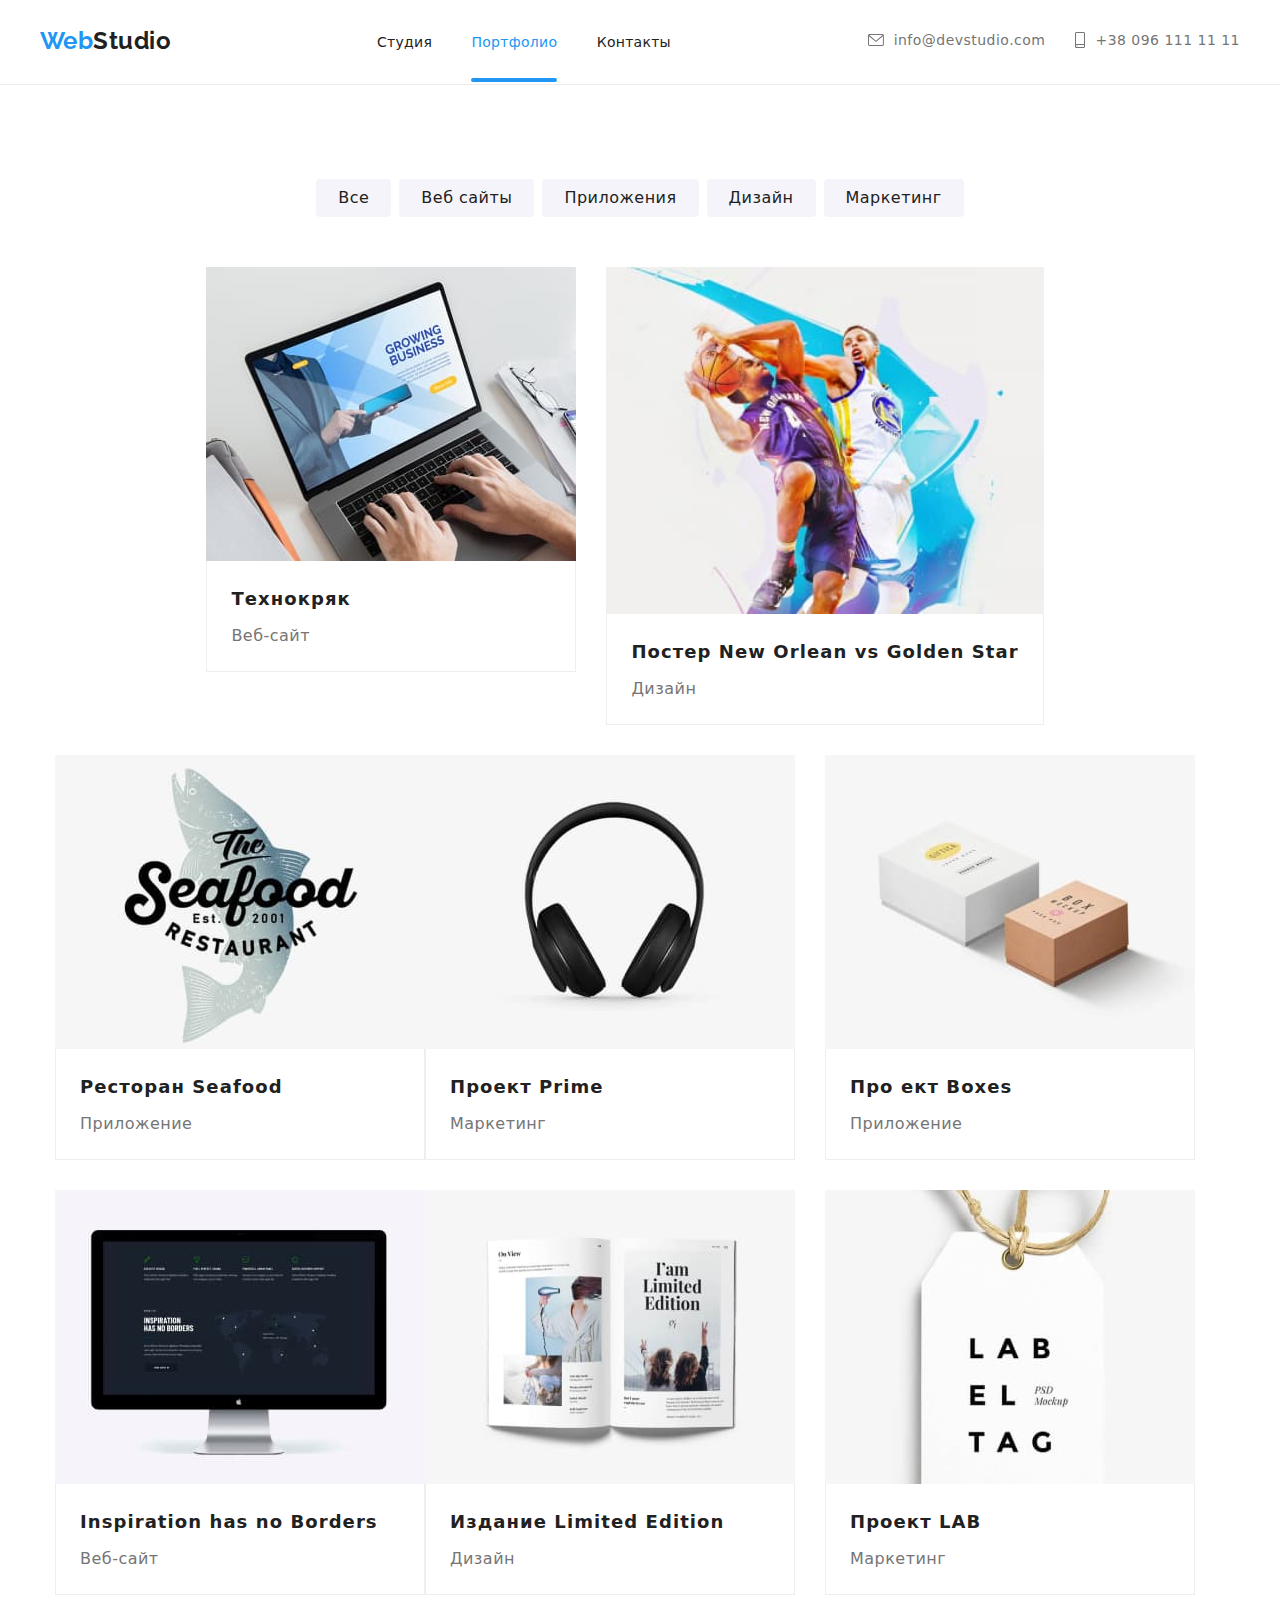
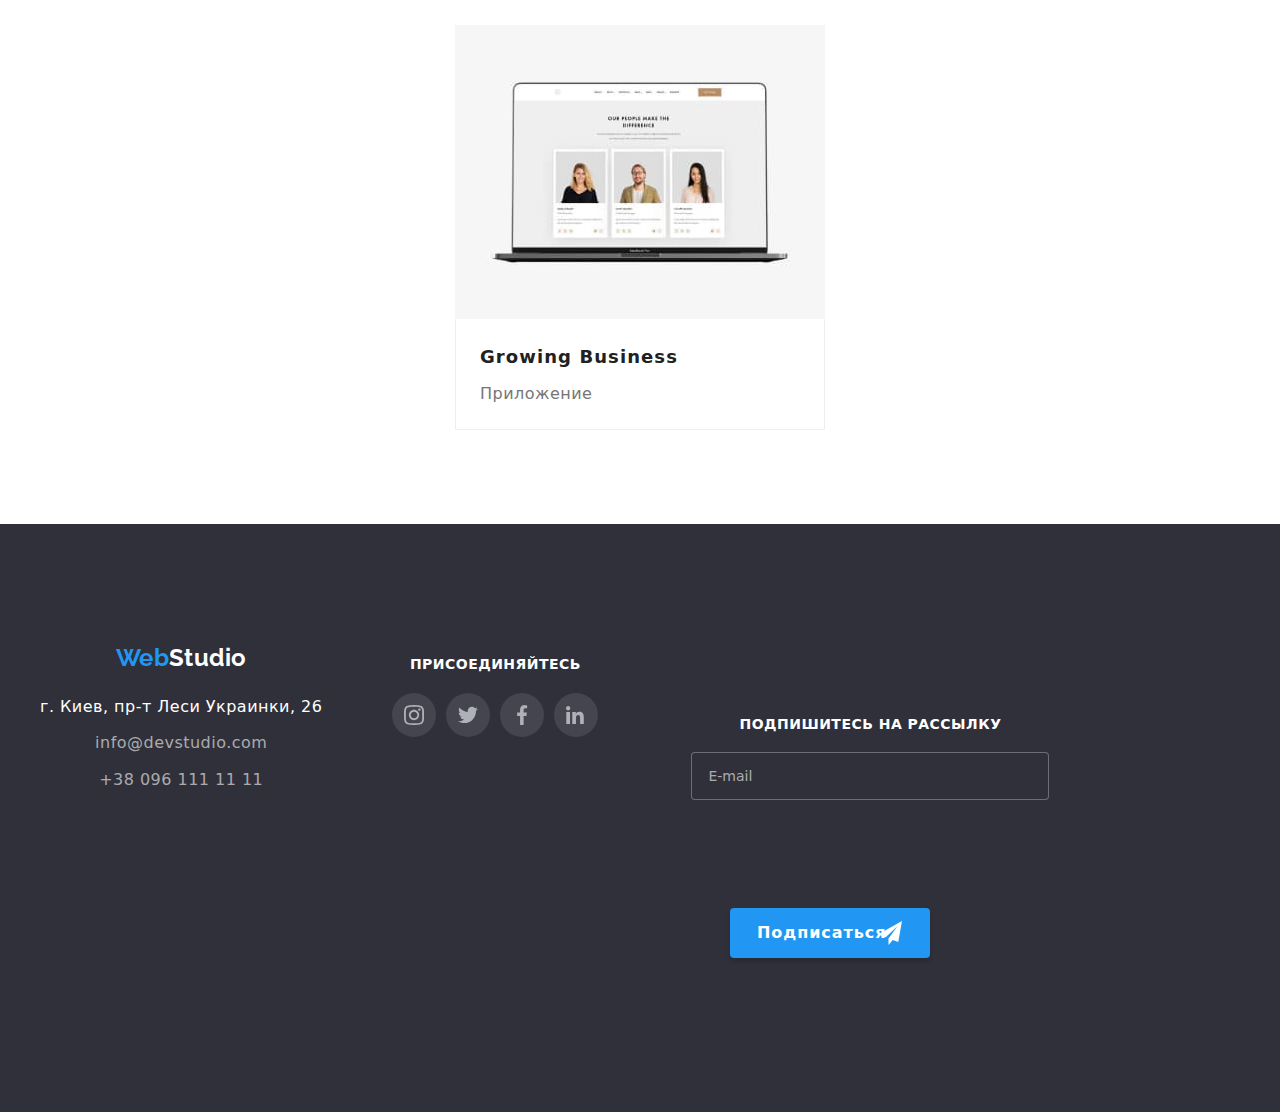
==== portfolio.html @ 5912dbf8 "not_correct_menu" ====
<!DOCTYPE html>
<html lang="ru">
<head>
    <meta charset="UTF-8">
    <meta http-equiv="X-UA-Compatible" content="IE=edge">
    <meta name="viewport" content="width=device-width, initial-scale=1.0">
    <title>portfolio</title>
    <link href="https://fonts.googleapis.com/css2?family=Raleway:wght@700&family=Roboto:wght@400;500;700;900&display=swap" rel="stylesheet">
    <link rel="stylesheet" href="./css/modern-normalize.css">
    <link rel="stylesheet" href="./css/main.min.css">
</head>
<body>
<header class="header">
    <div class="container">
        <!-- logo -->
        <div class="header-menu">
            <a class='logo' href="./index.html">
                <span class="logo__span">Web</span>Studio</a>
            <!-- navigation -->
            <ul class="header-menu__navigation">
                <li class="header-menu__navigation-item"><a class="link active"
                        href="./index.html">Студия</a></li>
                <li class="header-menu__navigation-item header-menu__navigation-item--active"><a class="link portfolio" href="./portfolio.html">Портфолио</a>
                </li>
                <li class="header-menu__navigation-item"><a class="link cts" href="">Контакты</a></li>
            </ul>
            <!-- email-phone -->
            <ul class="header-menu__contacts">
                <li class="header-menu__contacts-item">
                    <a class="header-menu__email" href="mailto:info@devstudio.com">
                        <svg class="header-menu__icon-email">
                            <use href="./images/symbol-defs.svg#icon-envelope"></use>
                        </svg>
                        info@devstudio.com
                    </a>
                </li>
                <li class="header-menu__contacts-item">
                            <a class=" header-menu__phone" href="tel:+380961111111">
                    <svg class="header-menu__icon-phone">
                        <use href="./images/symbol-defs.svg#icon-smartphone"></use>
                    </svg>
                    +38 096 111 11 11
                    </a>
                </li>
            </ul>
        </div>
    </div>
</header>
    <main>
        <!-- портфолио -->
        <section class="section">
            <div class="container">
                <!-- филтр -->
                <h1 class="visually-hidden">Portfolio</h1>
                    <ul class="filter">
                        <li class="filter__item">
                            <button  class="filter-button" type="button">Все</button>
                        </li>
                        <li class="filter__item">
                            <button class="filter-button" type="button">Веб сайты</button>
                        </li>
                        <li class="filter__item">
                            <button  class="filter-button" type="button">Приложения</button>
                        </li>
                        <li class="filter__item">
                            <button  class="filter-button" type="button">Дизайн</button>
                        </li>
                        <li class="filter__item">
                            <button  class="filter-button" type="button">Маркетинг</button>
                        </li>
                    </ul>
                    <!-- фото работ и подпись -->
                    <ul class="projects">
                        <li class="projects__item">
                            <a href="" class="projects__link">
                                <div class="projects__image-overlay">
                                    <img class="projects__image" src="./images/laptop.jpg" alt="картинка ноутбука" width="370">
                                    <p class="projects__describe">Технокряк это современная площадка распространения коронавируса. Компании используют эту
                                        платформу для цифрового
                                        шпионажа и атак на защищённые сервера конкурентов.</p>
                                </div>
                                <div class="projects__capture">
                                    <h3 class="projects__name">Технокряк</h3>
                                    <p class="projects__kind">Веб-сайт</p>
                                </div>
                            </a>
                        </li>
                        <li class="projects__item">
                            <a href="" class="projects__link">
                                <div class=projects__image-overlay>
                                <img class="projects__image" src="./images/sportsmen.jpg" alt="спортсмены" width="370">
                                    <p class="projects__describe">Технокряк это современная площадка распространения коронавируса. Компании используют эту
                                        платформу для цифрового
                                        шпионажа и атак на защищённые сервера конкурентов.</p>
                                </div>
                                <div class="projects__capture">
                                    <h3 class="projects__name">Постер New Orlean vs Golden Star</h3>
                                    <p class="projects__kind">Дизайн</p>
                                </div>
                            </a>
                        </li>
                        <li class="projects__item">
                            <a href="" class="projects__link">
                                <div class=projects__image-overlay>
                                    <img class="projects__image" src="./images/seafood.jpg" alt="ресторан сифуд" width="370">
                                    <p class="projects__describe">Технокряк это современная площадка распространения коронавируса. Компании используют эту
                                        платформу для цифрового
                                        шпионажа и атак на защищённые сервера конкурентов.</p>
                                </div>
                                <div class="projects__capture">
                                    <h3 class="projects__name">Ресторан Seafood</h3>
                                    <p class="projects__kind">Приложение</p>
                                </div>
                            </a>
                        </li>
                        <li class="projects__item">
                            <a href="" class="projects__link">
                                <div class=projects__image-overlay>
                                    <img class="projects__image" src="./images/headphones.jpg" alt="наушники" width="370">
                                    <p class="projects__describe">Технокряк это современная площадка распространения коронавируса. Компании используют эту
                                        платформу для цифрового
                                        шпионажа и атак на защищённые сервера конкурентов.</p>
                                </div>
                                
                                <div class="projects__capture">
                                    <h3 class="projects__name">Проект Prime</h3>
                                    <p class="projects__kind">Маркетинг</p>
                                </div>
                            </a>
                        </li>
                        <li class="projects__item">
                            <a href="" class="projects__link">
                                <div class=projects__image-overlay>
                                    <img class="projects__image" src="./images/boxes.jpg" alt="две коробки" width="370">
                                    <p class="projects__describe">Технокряк это современная площадка распространения коронавируса. Компании используют эту
                                        платформу для цифрового
                                        шпионажа и атак на защищённые сервера конкурентов.</p>
                                </div>
                                <div class="projects__capture">
                                    <h3 class="projects__name">Про ект Boxes</h3>
                                    <p class="projects__kind">Приложение</p>
                                </div>
                            </a>
                        </li>
                        <li class="projects__item">
                            <a href="" class="projects__link">
                                <div class=projects__image-overlay>
                                    <img class="projects__image" src="./images/monitor.jpg" alt="монитор" width="370">
                                    <p class="projects__describe">Технокряк это современная площадка распространения коронавируса. Компании используют эту
                                        платформу для цифрового
                                        шпионажа и атак на защищённые сервера конкурентов.</p>
                                </div>
                                <div class="projects__capture">
                                    <h3 class="projects__name" lang="en">Inspiration has no Borders</h3>
                                    <p class="projects__kind">Веб-сайт</p>
                                </div>
                            </a>
                        </li>
                        <li class="projects__item">
                            <a href="" class="projects__link">
                                <div class=projects__image-overlay>
                                    <img class="projects__image" src="./images/book.jpg" alt="книга" width="370">
                                    <p class="projects__describe">Технокряк это современная площадка распространения коронавируса. Компании используют эту
                                        платформу для цифрового
                                        шпионажа и атак на защищённые сервера конкурентов.</p>
                                </div>
                                
                                <div class="projects__capture">
                                    <h3 class="projects__name">Издание Limited Edition</h3>
                                    <p class="projects__kind">Дизайн</p>
                                </div>
                            </a>
                        </li>
                        <li class="projects__item">
                            <a href="" class="projects__link">
                                <div class=projects__image-overlay>
                                    <img class="projects__image" src="./images/labtag.jpg" alt="лейба лаб эль тег" width="370">
                                    <p class="projects__describe">Технокряк это современная площадка распространения коронавируса. Компании используют эту
                                        платформу для цифрового
                                        шпионажа и атак на защищённые сервера конкурентов.</p>
                                </div>
                                
                                <div class="projects__capture">
                                    <h3 class="projects__name">Проект LAB</h3>
                                    <p class="projects__kind">Маркетинг</p>
                                </div>
                            </a>
                        </li>
                        <li class="projects__item">
                            <a href="" class="projects__link">
                                <div class=projects__image-overlay>
                                    <img class="projects__image" src="./images/laptophands.jpg" alt="человек работаетна ноутбуке" width="370">
                                    <p class="projects__describe">Технокряк это современная площадка распространения коронавируса. Компании используют эту
                                        платформу для цифрового
                                        шпионажа и атак на защищённые сервера конкурентов.</p>
                                </div>
                                
                                <div class="projects__capture">
                                    <h3 class="projects__name">Growing Business</h3>
                                    <p class="projects__kind">Приложение</p>
                                </div>
                            </a>
                        </li>
                    </ul>
            </div>
        </section>
    </main>

        <!--подвал -->
<footer>
    <section class="section footer">
        <div class="container">
            <div class="footer-content">
                <div class="footer-content__adress-logo">
                    <a class="logo footer__logo" href="./index.html">
                        <span class="logo__span">Web</span>Studio</a>
                    <address>
                        <ul class="footer-content__adress">
                            <li>
                                <p class="footer-content__adress-geo">г. Киев, пр-т Леси Украинки, 26</p>
                            </li>
                            <li><a class="footer-content__mail" href="mailto:info@devstudio.com">info@devstudio.com</a>
                            </li>
                            <li> <a class="footer-content__phone" href="tel:+380961111111">+38 096 111 11 11</a></li>
                        </ul>
                    </address>
                </div>
                <div class="footer-conten__media">
                    <h3 class="footer-conten__media-title">присоединяйтесь</h3>
                    <ul class="footer-content__social-media">
                        <li class="social-link footer__social-link">
                            <a href="https://www.instagram.com/" class="social-link__ln">
                                <svg class='social-link__icon'>
                                    <use href="./images/symbol-defs.svg#icon-instagram"></use>
                                </svg>
                            </a>
                        </li>
                        <li class="social-link footer__social-link">
                            <a href="https://twitter.com" class="social-link__ln">
                                <svg class='social-link__icon'>
                                    <use href="./images/symbol-defs.svg#icon-twitter"></use>
                                </svg>
                            </a>
                        </li>
                        <li class="social-link footer__social-link">
                            <a href="https://www.facebook.com/" class="social-link__ln">
                                <svg class='social-link__icon'>
                                    <use href="./images/symbol-defs.svg#icon-facebook-1"></use>
                                </svg>
                            </a>
                        </li>
                        <li class="social-link footer__social-link">
                            <a href="https://www.linkedin.com" class="social-link__ln">
                                <svg class='social-link__icon'>
                                    <use href="./images/symbol-defs.svg#icon-linkedin"></use>
                                </svg>
                            </a>
                        </li>
                    </ul>
                </div>
                <form action="#" class="footer__form">
                <div class="footer-conten__subscribe-section">
                    <label for="subscribe" class="footer-content__subscribe-label">Подпишитесь на рассылку</label>
                    <input type="email" name="email" id="subscribe" placeholder="E-mail"
                        class="footer-content__subscribe-email">
                </div>

                <div class="footer-content__submit-button">
                    <button type="submit" class="subscribe btn">
                        <span class="name-btn">Подписаться</span>

                        <svg class="icon-send-btn" width="24" height="24">
                            <use href="./images/symbol-defs.svg#icon-icon-send-1"></use>
                        </svg>
                    </button>
                </div>
                </form>

            </div>

        </div>

    </section>
</footer>
</body>
</html>
---- css/main.min.css ----
*,*::before,*::after{box-sizing:border-box;margin:0px;padding:0px}body{letter-spacing:00.03em;font-family:var(--font-family);color:var(--font-heading-color)}li{list-style:none}img{display:block;width:100%}a{text-decoration:none;display:block;color:inherit}button{cursor:pointer}input{cursor:pointer}/*! modern-normalize v1.1.0 | MIT License | https://github.com/sindresorhus/modern-normalize */*,::before,::after{box-sizing:border-box}.image{display:block}html{line-height:1.15;-webkit-text-size-adjust:100%;-moz-tab-size:4;tab-size:4}body{margin:0;font-family:system-ui,-apple-system,"Segoe UI",Roboto,Helvetica,Arial,sans-serif,"Apple Color Emoji","Segoe UI Emoji"}hr{height:0;color:inherit}abbr[title]{text-decoration:underline dotted}b,strong{font-weight:bolder}code,kbd,samp,pre{font-family:ui-monospace, SFMono-Regular, Consolas, "Liberation Mono", Menlo, monospace;font-size:1em}small{font-size:80%}sub,sup{font-size:75%;line-height:0;position:relative;vertical-align:baseline}sub{bottom:-0.25em}sup{top:-0.5em}table{text-indent:0;border-color:inherit}button,input,optgroup,select,textarea{font-family:inherit;font-size:100%;line-height:1.15;margin:0}button,select{text-transform:none}button,[type="button"],[type="reset"],[type="submit"]{-webkit-appearance:button}::-moz-focus-inner{border-style:none;padding:0}:-moz-focusring{outline:1px dotted ButtonText}:-moz-ui-invalid{box-shadow:none}legend{padding:0}progress{vertical-align:baseline}::-webkit-inner-spin-button,::-webkit-outer-spin-button{height:auto}[type="search"]{-webkit-appearance:textfield;outline-offset:-2px}::-webkit-search-decoration{-webkit-appearance:none}::-webkit-file-upload-button{-webkit-appearance:button;font:inherit}summary{display:list-item}:root{--font-description-color: hsl(0, 0%, 46%);--font-heading-color: #212121;--accent-color: #ffffff;--hover-link-color: #2196f3;--background-basic: #e5e5e5;--background-team-color: #f5f4fa;--background-footer-color: #2f303a;--font-family: "Roboto", sans-serif;--font-size-header-footer-features: 14px;--font-size-command: 16px;--hover-web-color: #2196f3}.visually-hidden{position:absolute;white-space:nowrap;width:1px;height:1px;overflow:hidden;border:0;padding:0;clip:rect(0 0 0 0);clip-path:inset(50%);margin:-1px}.is-hidden{visibility:hidden;opacity:0;pointer-events:none}.is-hidden .modal.window{transform:translate(-50%, -50%) scale(0.9)}.header-menu__mobile-menu{display:none;position:absolute;width:100%;max-width:767px;top:0px;margin:0 0;background-color:#ffff}.header-menu__mobile-menu.is-open{width:100%;position:fixed;display:flex;flex-direction:column;justify-content:space-between}@media screen and (max-width: 767px){.header-menu__mobile-menu{height:100vh;padding:48px 40px}}@media screen and (min-width: 768px){.header-menu__mobile-menu{position:relative;display:flex;align-items:center}}@media screen and (min-width: 1200px){.header-menu__mobile-menu{position:relative;display:flex}}@media screen and (max-width: 767px){.header-menu__navigation-and-contacts{display:flex;flex-direction:column;justify-content:space-between}}.header-menu__phone-menu-icon{margin:22px 23px 22px 0;display:block;background-color:transparent;border:none;z-index:10}.header-menu__phone-menu-icon .header-menu__icon-close{display:none}.header-menu__phone-menu-icon.is-open .header-menu__icon-close{display:block}.header-menu__phone-menu-icon.is-open .header-menu__icon-open{display:none}@media screen and (min-width: 768px){.header-menu__phone-menu-icon{display:none}}@media screen and (max-width: 767px){.header-menu__social-monbile{display:flex;margin-top:64px}}@media screen and (min-width: 768px){.header-menu__social-monbile{display:none}}.header-menu__social-list-item{display:inline-block;color:var(--hover-link-color);font-size:18px;line-height:1.22}.header-menu__social-list-item:not(:last-child){padding-right:10px;border-right:1px solid rgba(33,33,33,0.2)}.section{padding:0px 15px 60px 15px}@media (min-width: 1200px){.section{padding:94px 0px}}.section-title{font-size:36px;line-height:1.17}.container{width:100%;margin-left:auto;margin-right:auto}@media screen and (min-width: 480px){.container{width:480px}}@media screen and (min-width: 768px){.container{width:768px}}@media screen and (min-width: 1200px){.container{width:1200px}}@media screen and (min-width: 768px) and (max-width: 1200px){.container.section{padding-left:0;padding-right:0}}.logo{display:block;margin:16px 15px;font-family:Raleway;font-size:24px;color:var(--font-heading-color);font-weight:700;line-height:1.19}.logo:focus,.logo:hover{color:var(--hover-link-color)}@media screen and (min-width: 768px) and (max-width: 1200px){.logo{margin:26px 0 26px 15px}}@media screen and (min-width: 1200px){.logo{padding:0 0;margin:24px 93px 25px 0;display:inline-block}}.logo__span{color:var(--hover-link-color)}.footer__logo{margin:0 0 20px 0}@media screen and (min-width: 1200px){.footer__logo{margin-top:0;padding:0 0 0 0;margin-top:60px;margin-bottom:20px}}@media screen and (max-width: 767px){.header-menu__navigation{display:flex;flex-direction:column}}@media screen and (min-width: 768px) and (max-width: 1200px){.header-menu__navigation{display:flex;width:294px;justify-content:space-between;margin-left:88px}}@media screen and (min-width: 1200px){.header-menu__navigation{display:flex;width:294px;justify-content:space-between}}@media screen and (max-width: 767px){.header-menu__navigation-item{font-size:40px;color:var(--font-heading-color);font-weight:500;line-height:1.17;display:block;margin-bottom:48px;letter-spacing:0.02em;transition:color 250ms cubic-bezier(0.4, 0, 0.2, 1);cursor:pointer}}@media screen and (min-width: 768px){.header-menu__navigation-item{font-size:var(--font-size-header-footer-features);color:var(--font-heading-color);font-weight:500;line-height:1.17;position:relative;display:inline-block;padding:32px 0 32px;letter-spacing:0.02em;transition:color 250ms cubic-bezier(0.4, 0, 0.2, 1);cursor:pointer}.header-menu__navigation-item:hover,.header-menu__navigation-item:focus{color:var(--hover-link-color)}}.header-menu__navigation-item--active{color:var(--hover-link-color)}.header-menu__navigation-item--active::after{display:block;content:"";height:4px;width:100%;border-radius:2px;background-color:var(--hover-link-color);position:absolute;bottom:0}@media screen and (max-width: 767px){.header-menu__navigation-item--active::after{display:none}}.header-menu__phone,.header-menu__email{display:inline-flex;align-items:center}.header-menu__contacts{transition:color 250ms cubic-bezier(0.4, 0, 0.2, 1)}@media screen and (max-width: 767px){.header-menu__contacts{display:flex;flex-direction:column-reverse}}@media screen and (min-width: 768px){.header-menu__contacts{display:flex;flex-direction:column;margin-left:84px;font-size:12px;color:#757575;font-weight:500;line-height:1.17}}@media screen and (min-width: 1200px){.header-menu__contacts{display:flex;flex-direction:row;justify-content:right;text-align:center;font-size:14px;color:#757575;font-weight:500;line-height:1.17}}.header-menu__contacts-item{cursor:pointer}.header-menu__contacts-item:focus,.header-menu__contacts-item:hover{color:var(--hover-link-color)}@media screen and (max-width: 767px){.header-menu__contacts{margin:0 0;padding:0 0}.header-menu__contacts-item{padding:0 0;margin:0 0}}@media screen and (max-width: 767px){.header-menu__email{color:#757575;font-size:24px}.header-menu__phone{color:var(--hover-link-color);font-size:34px;font-weight:500;margin:0px 0 32px 0}}@media screen and (min-width: 1200px){.header-menu__contacts-item{padding:32px 0 32px}}@media screen and (min-width: 1200px){.header-menu__contacts-item+.header-menu__contacts-item{margin-left:30px}}@media screen and (min-width: 768px) and (max-width: 1200px){.header-menu__contacts-item:first-child{margin-bottom:10px}}@media screen and (max-width: 768px){.header-menu__icon-email{display:none}.header-menu__icon-phone{display:none}}@media screen and (min-width: 768px) and (max-width: 1200px){.header-menu__icon-email{display:inline-block;margin-right:8px;width:14px;height:10px;fill:currentColor}.header-menu__icon-phone{display:inline-block;width:10px;height:14px;margin-right:8px;fill:currentColor}}@media screen and (min-width: 1200px){.header-menu__icon-email{width:16px;height:12px;margin-right:10px;fill:currentColor}.header-menu__icon-phone{width:10px;height:16px;margin-right:10px;fill:currentColor}}.subscribe.btn{position:relative;padding:10px 0 10px 27px;text-align:left}.hero__order-btn{padding:10px 32px;min-width:200px;margin-top:40px;padding:10px 32px;background-color:var(--hover-link-color);border-radius:4px;border:transparent;box-shadow:0px 4px 4px rgba(0,0,0,0.15);font-size:16px;color:var(--accent-color);font-weight:700;line-height:1.88}.btn{display:inline-block;width:200px;background-color:#2196f3;box-shadow:0px 4px 4px rgba(0,0,0,0.15);border-radius:4px;border:0px;letter-spacing:0.06em;font-size:16px;color:var(--accent-color);font-weight:700;line-height:1.86}.name-btn{margin-left:0}.icon-send-btn{position:absolute;fill:var(--accent-color);margin-left:10px;top:13px;right:28px}.send.btn{background-color:var(--hover-web-color);transition:background-color 250ms cubic-bezier(0.4, 0, 0.2, 1)}.send.btn:hover,.send.btn:focus{background-color:#188ce8;box-shadow:0px 4px 4px rgba(0,0,0,0.15)}.send.btn{display:block;margin:30px auto 0 auto;padding:10px 0 10px}.filter{display:flex;justify-content:center;padding-bottom:50px}.filter__item+.filter__item{margin-left:8px}.filter-button{min-height:38px;padding:6px 22px;background-color:#f5f4fa;text-align:center;border:0ch;border-radius:4px;letter-spacing:inherit;font-size:16px;color:var(--font-heading-color);font-weight:500;line-height:1.62;transition:color 250ms cubic-bezier(0.4, 0, 0.2, 1),background-color 250ms cubic-bezier(0.4, 0, 0.2, 1),box-shadow 250ms cubic-bezier(0.4, 0, 0.2, 1)}.filter-button:focus,.filter-button:hover{background-color:var(--hover-web-color);color:var(--accent-color);box-shadow:0px 3px 1px rgba(0,0,0,0.1),0px 1px 2px rgba(0,0,0,0.08),0px 2px 2px rgba(0,0,0,0.12)}.backdrop{position:relative;top:0;left:0;position:fixed;background-color:rgba(0,0,0,0.2);width:100%;height:100%;z-index:100;opacity:1;transition:opacity 250ms cubic-bezier(0.4, 0, 0.2, 1),visibility 250ms cubic-bezier(0.4, 0, 0.2, 1)}.modal-window{width:94%;position:absolute;background-color:#ffffff;top:50%;left:50%;transform:translate(-50%, -50%) scale(1);box-shadow:0px 1px 3px rgba(0,0,0,0.12),0px 1px 1px rgba(0,0,0,0.14),0px 2px 1px rgba(0,0,0,0.2);border-radius:4px;transition:transform 250ms cubic-bezier(0.4, 0, 0.2, 1);z-index:100}@media (min-width: 480px){.modal-window{width:450px}}@media (min-width: 768px) and (max-width: 1200px){.modal-window{width:450px;height:609px}}@media (min-width: 1200px){.modal-window{width:528px;height:581px}}.modal-window__content{padding:40px}.modal-window__message{text-align:center;font-size:20px;line-height:1.15;margin-bottom:12px}.modal-window__form{position:relative;display:flex;flex-direction:column;color:#757575;font-size:12px}.modal-window__form+.modal-window__form{margin-top:10px}.modal-window__input{height:40px;border:1px solid rgba(33,33,33,0.2);border-radius:4px;padding-left:42px;outline:none;transition:border-color 250ms cubic-bezier(0.4, 0, 0.2, 1)}.modal-window__input:focus,.modal-window__input:hover{border:1px solid #2196f3}.modal-window__input:focus ~ .modal-window__icon,.modal-window__input:hover ~ .modal-window__icon{fill:var(--hover-web-color)}.modal-window__text-area{resize:none;border:1px solid rgba(33,33,33,0.2);border-radius:4px;transition:border-color 250ms cubic-bezier(0.4, 0, 0.2, 1);outline:none;cursor:pointer}.modal-window__text-area:focus,.modal-window__text-area:hover{border:1px solid #2196f3}@media (min-width: 1200px){.modal-window__text-area{width:448px;height:120px}}.modal-window__icon{position:absolute;top:28px;left:15px;transition:fill 250ms cubic-bezier(0.4, 0, 0.2, 1)}.modal-window__forma-name{font-size:12px;font-weight:400;letter-spacing:0.01em;margin-bottom:4px}.modal-window__text-area[placeholder]{padding-top:12px;padding-left:16px}.close-btn{background-color:var(--accent-color);position:absolute;right:8px;top:8px;display:block;width:30px;height:30px;border:1px solid rgba(0,0,0,0.1);border-radius:50%}.close-btn:hover .close-btn__icon,.close-btn:focus .close-btn__icon{fill:var(--hover-web-color)}.close-btn__icon{transition:fill 250ms cubic-bezier(0.4, 0, 0.2, 1)}.modal-window__agreement{margin-top:20px;font-size:12px}@media (min-width: 1200px){.modal-window__agreement{font-size:14px}}.modal-window__link{display:inline-block;color:var(--hover-web-color);margin-left:5px;text-decoration:underline}.modal-window__agree{align-items:center;justify-content:center}.modal-window__agree::before{display:inline-block;content:" ";margin-right:7px;width:16px;height:15px;background-image:url("../images/border-check.svg")}.modal-window__checkbox:checked ~ .modal-window__agree::before{background-color:var(--hover-web-color);border-radius:4px;background-image:url("../images/icon-check.svg");background-repeat:no-repeat;background-position:50% 50%;background-origin:content-box}.checkbox:checked ~ .agree::before{background-color:var(--hover-web-color);border-radius:4px;background-image:url("../images/icon-check.svg");background-repeat:no-repeat;background-position:50% 50%;background-origin:content-box}.social-link__icon{width:44px;height:44px;border-radius:50%;padding:12px 0;fill:#afb1b8;transition:fill 250ms cubic-bezier(0.4, 0, 0.2, 1)}.member__social-link:not(:first-child){margin-left:10px}.social-link__ln{display:block;width:44px;height:44px;border-radius:50%;transition:background-color 250ms cubic-bezier(0.4, 0, 0.2, 1)}.social-link__ln:hover .social-link__icon,.social-link__ln:focus .social-link__icon{fill:var(--accent-color)}.social-link__ln:hover,.social-link__ln:focus{background-color:var(--hover-link-color)}.footer__social-link{background-color:rgba(255,255,255,0.1);fill:var(--accent-color);border-radius:50%}.footer__social-link+.footer__social-link{margin-left:10px}.header{border-bottom-width:1px;border-bottom-style:solid;border-bottom-color:#ececec}.header-menu{width:100%;display:flex;align-items:center;position:relative;justify-content:space-between}@media screen and (min-width: 768px){.header-menu{display:flex;justify-content:left}}@media screen and (min-width: 1200px){.header-menu{display:flex;justify-content:space-between}}.features{display:block}@media screen and (min-width: 768px) and (max-width: 1200px){.features{display:flex;flex-wrap:wrap;justify-content:center;margin:-15px}}@media screen and (min-width: 1200px){.features{display:flex;justify-content:space-between}}@media screen and (max-width: 767px){.features__item{width:100%;margin:0}}@media screen and (min-width: 768px){.features__item{width:354px;height:251px;margin:15px}}@media screen and (min-width: 1200px){.features__item{width:270px;height:120px}}.features__title{font-size:var(--font-size-header-footer-features);color:var(--font-heading-color);font-weight:700;line-height:1.14;margin-bottom:10px;text-transform:uppercase}@media screen and (max-width: 767px){.features__title{text-align:center}}.features__describe{font-size:var(--font-size-header-footer-features);color:#757575;font-weight:400;line-height:1.74}@media screen and (max-width: 767px){.features__describe{text-align:start}}.feautures__icon{width:354px;height:120px;padding:25px 0;margin-bottom:30px;border-radius:4px;background-color:#f5f4fa}@media screen and (max-width: 767px){.feautures__icon{width:100%}}.hero{margin-left:auto;margin-right:auto;margin-bottom:60px;padding:118px 0 118px;text-align:center;background-size:contain}@media screen and (max-width: 479px){.hero{background-image:linear-gradient(to right, rgba(47,48,58,0.4), rgba(47,48,58,0.4)),url("../../images/background_phone.jpg")}}@media screen and (min-width: 320px){.hero{background-image:linear-gradient(to right, rgba(47,48,58,0.4), rgba(47,48,58,0.4)),url("../../images/background_phone.jpg");height:400px}}@media screen and (min-width: 768px){.hero{background-image:linear-gradient(to right, rgba(47,48,58,0.4), rgba(47,48,58,0.4)),url("../../images/background_tablet.jpg");height:400px;min-width:768px}}@media screen and (min-width: 1200px){.hero{padding-top:200px;padding-bottom:200px;height:600px;width:1600px;background-image:linear-gradient(to right, rgba(47,48,58,0.4), rgba(47,48,58,0.4)),url("../../images/background.jpg");background-repeat:no-repeat}}.hero__title{text-transform:uppercase;text-align:center;letter-spacing:0.06em;font-size:26px;color:var(--accent-color);font-weight:900;line-height:1.62}@media screen and (min-width: 1200px){.hero__title{font-size:44px;color:var(--accent-color);font-weight:900;line-height:1.62}}.section.expertise{padding-top:0px}@media screen and (max-width: 1200px){.section.expertise{display:none}}.container__expertises-title{color:var(--font-heading-color);text-align:center;margin-bottom:50px;font-size:36px}.expertises{position:relative;display:flex;justify-content:space-between;z-index:1}.expertises__item{position:relative}.expertises__title{text-align:center;width:100%;height:70px;background-color:rgba(47,48,58,0.8);position:absolute;bottom:0;padding:27px 0 27px;text-transform:uppercase;font-size:var(--font-size-header-footer-features);color:var(--accent-color);font-weight:700;line-height:1.17}.team{width:100%;background-color:#f5f4fa;text-align:center;line-height:1.17;padding-top:60px}.team__title{text-align:center;font-size:28px;margin-bottom:30px}@media screen and (min-width: 1200px){.team__title{font-size:36px;margin-bottom:50px}}.member__name{margin-top:30px;font-weight:500;font-size:var(--font-size-command)}.member__position{margin-top:10px;color:var(--font-description-color);font-size:var(--font-size-command)}@media screen and (max-width: 767px){.members{display:block;width:100%}}@media screen and (min-width: 768px) and (max-width: 1200px){.members{width:768px;display:flex;flex-wrap:wrap;margin-left:auto;margin-right:auto}}@media screen and (min-width: 1200px){.members{display:flex;justify-content:space-between}}.member{box-shadow:0px 1px 3px rgba(0,0,0,0.12),0px 1px 1px rgba(0,0,0,0.14),0px 2px 1px rgba(0,0,0,0.2);border-radius:0px 0px 4px 4px;background:var(--accent-color)}@media screen and (max-width: 767px){.member{width:100%}}@media screen and (min-width: 768px) and (max-width: 1200px){.member{width:354px;margin:15px}}.member .member__social-media{display:flex;justify-content:center;text-align:center;padding:16px 0px 24px}@media screen and (max-width: 767px){.member:not(:last-child){margin-bottom:30px}}.customers__title{text-align:center;margin-top:60px;margin-bottom:30px}@media screen and (min-width: 1200px){.customers__title{margin-bottom:50px;font-size:36px;color:var(--font-heading-color);font-weight:700;line-height:1.17}}.customers-list{display:flex;flex-wrap:wrap;justify-content:center;margin:-15px}.customer{margin:15px;width:210px}@media screen and (max-width: 479px){.customer{width:100%}}@media screen and (min-width: 768px) and (max-width: 1200px){.customer{width:226px}}.customer__link{height:92px;display:flex;justify-content:center;align-items:center;border:1px solid #afb1b8;border-radius:4px;transition:border 250ms cubic-bezier(0.4, 0, 0.2, 1)}.customer__link:hover,.customer__link:focus{border:1px solid var(--hover-web-color)}.customer__link:hover .customer__icon,.customer__link:focus .customer__icon{fill:var(--hover-web-color)}@media screen and (min-width: 1200px){.customer__link{display:flex;width:170px}}.customer__icon{display:flex;align-items:center;fill:#afb1b8;transition:fill 250ms cubic-bezier(0.4, 0, 0.2, 1)}.projects{display:flex;justify-content:center;flex-wrap:wrap}.projects__link{position:relative;transition:box-shadow 250ms cubic-bezier(0.4, 0, 0.2, 1)}.projects__link:hover,.projects__link:focus{box-shadow:0px 1px 1px rgba(0,0,0,0.12),0px 4px 4px rgba(0,0,0,0.06),1px 4px 6px rgba(0,0,0,0.16)}.projects__link:hover .projects__describe,.projects__link:focus .projects__describe{transform:translateY(-100%)}.projects__image-overlay{position:relative;overflow:hidden}.projects__describe{display:block;position:absolute;width:100%;height:100%;padding:63px 24px;margin-top:0;background-color:rgba(33,150,243,0.9);transform:translateY(0%);transition:transform 250ms cubic-bezier(0.4, 0, 0.2, 1);font-size:18px;color:var(--accent-color);font-weight:400;line-height:1.56}.projects__image-overlay{position:relative;overflow:hidden}.projects__item:not(:nth-child(3n)){margin-right:30px}.projects__item:not(:nth-last-child(-n+3)){margin-bottom:30px}.projects__capture{padding:20px 24px;border-right:1px solid #eeeeee;border-left:1px solid #eeeeee;border-bottom:1px solid #eeeeee}.projects__name{display:block;margin-bottom:4px;letter-spacing:0.06em;font-size:18px;color:var(--font-heading-color);font-weight:700;line-height:2}.projects__kind{font-size:16px;line-height:1.88;color:#757575}.footer{padding-top:0px;background-color:var(--background-footer-color);color:var(--accent-color);--font-heading-color: var(--accent-color)}.footer-content{display:block;padding-top:60px;text-align:center}@media screen and (min-width: 1200px){.footer-content{display:flex}}.footer-content__mail,.footer-content__phone{color:rgba(255,255,255,0.6);margin-top:9px}.footer-content__mail:hover,.footer-content__mail:focus,.footer-content__phone:hover,.footer-content__phone:focus{color:var(--hover-web-color)}.footer-conten__media{margin-top:60px;text-align:center}@media screen and (min-width: 768px) and (max-width: 1200px){.footer-conten__media{margin-top:5px}}@media screen and (min-width: 1200px){.footer-conten__media{margin-top:72px;margin-left:70px}}.footer-conten__media-title{font-size:var(--font-size-header-footer-features);text-transform:uppercase;font-weight:700;line-height:1.18}.footer-content__social-media{display:flex;justify-content:center;margin-top:20px}.footer-content__adress{line-height:1.71;font-style:normal}.footer__form{padding-top:60px;padding-bottom:60px;display:flex;align-items:center;flex-direction:column}@media screen and (min-width: 1200px){.footer__form{display:flex;justify-content:center}}.footer-conten__subscribe-section{display:flex;flex-direction:column;justify-content:center;font-size:14px;font-weight:bold;text-transform:uppercase;width:450px}@media screen and (max-width: 479px){.footer-conten__subscribe-section{width:100%;padding:0 15px}}@media screen and (min-width: 1200px){.footer-conten__subscribe-section{width:358px;margin-top:72px;margin-left:93px}}.footer-content__subscribe-label{margin-bottom:20px}.footer-content__subscribe-email{padding:15px 16px;background-color:var(--background-footer-color);border:1px solid rgba(255,255,255,0.3);border-radius:4px;color:var(--accent-color)}.footer-content__subscribe-email::-webkit-input-placeholder{color:rgba(255,255,255,0.6)}.footer-content__submit-button{margin-top:20px}@media (min-width: 1200px){.footer-content__submit-button{margin-top:108px;margin-left:12px}}@media screen and (min-width: 768px) and (max-width: 1200px){.footer-content__adress-and-media{display:flex;justify-content:space-around}}
/*# sourceMappingURL=main.min.css.map */
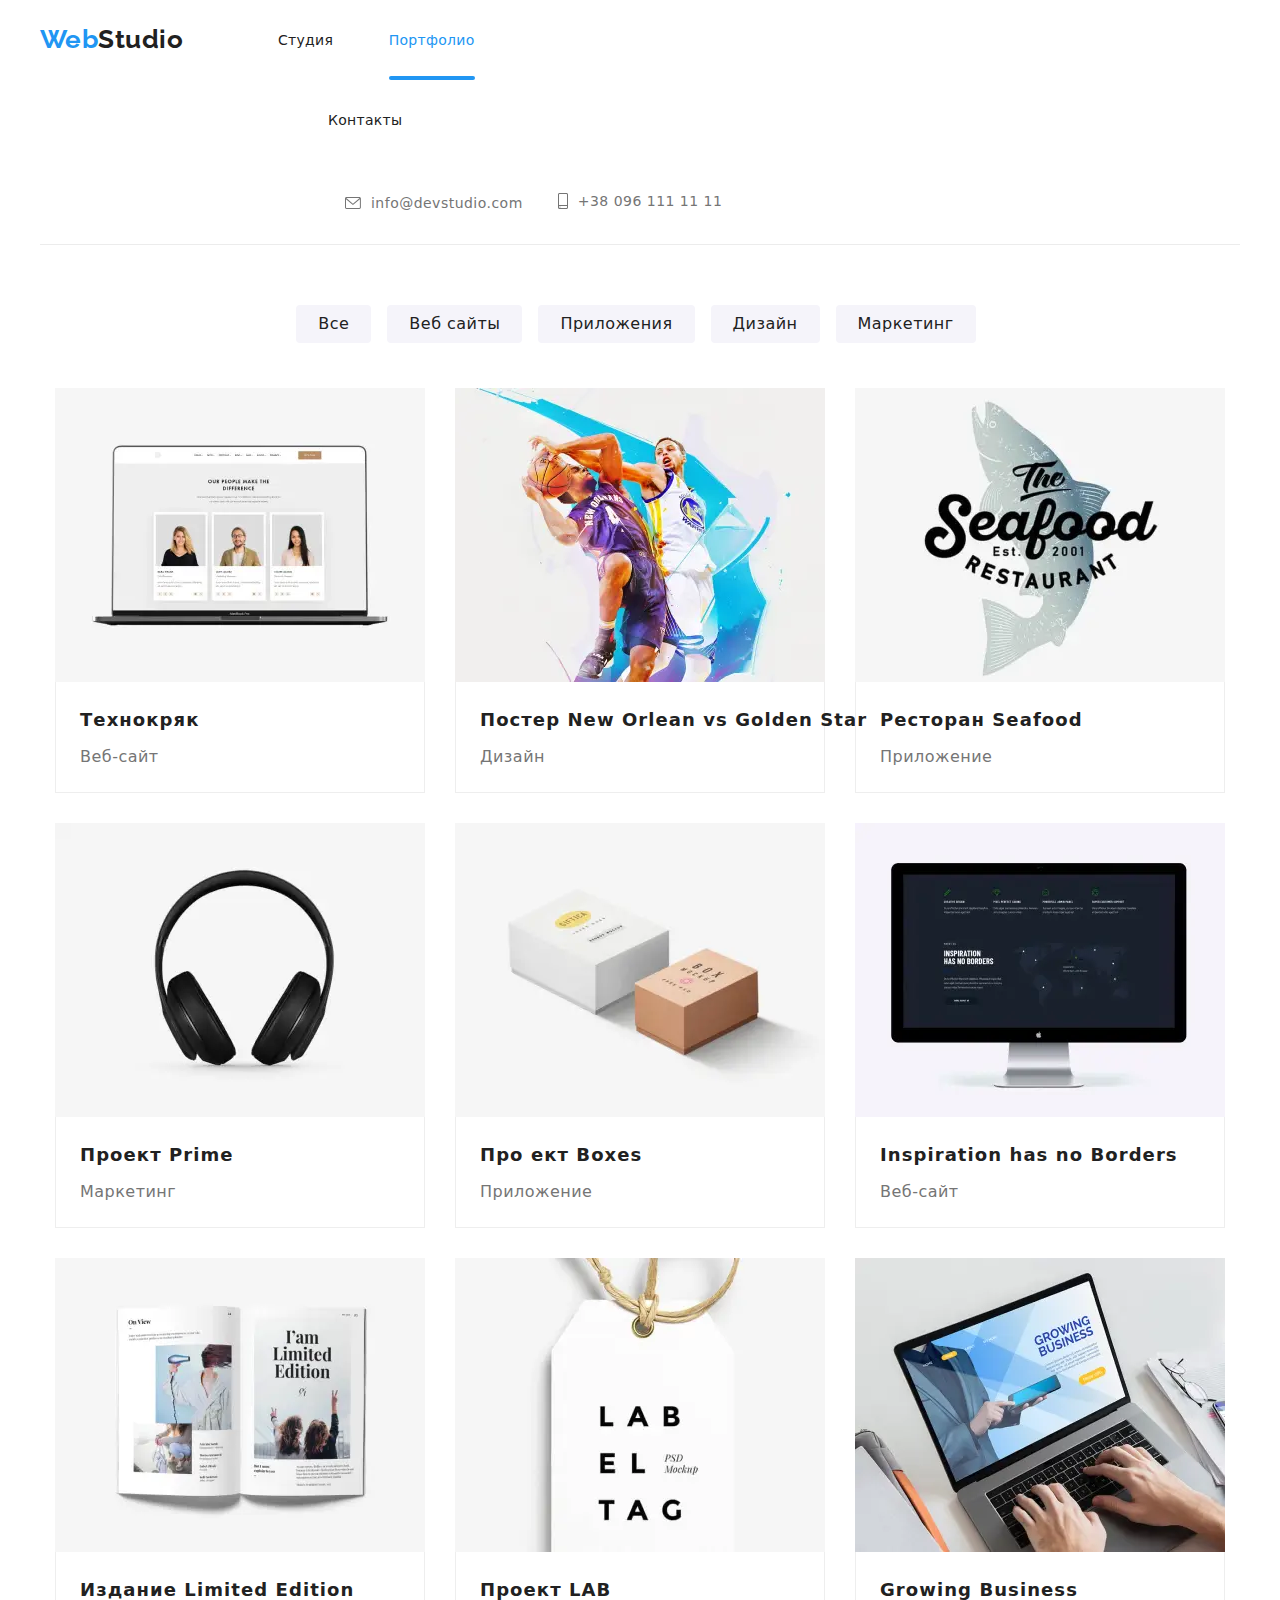
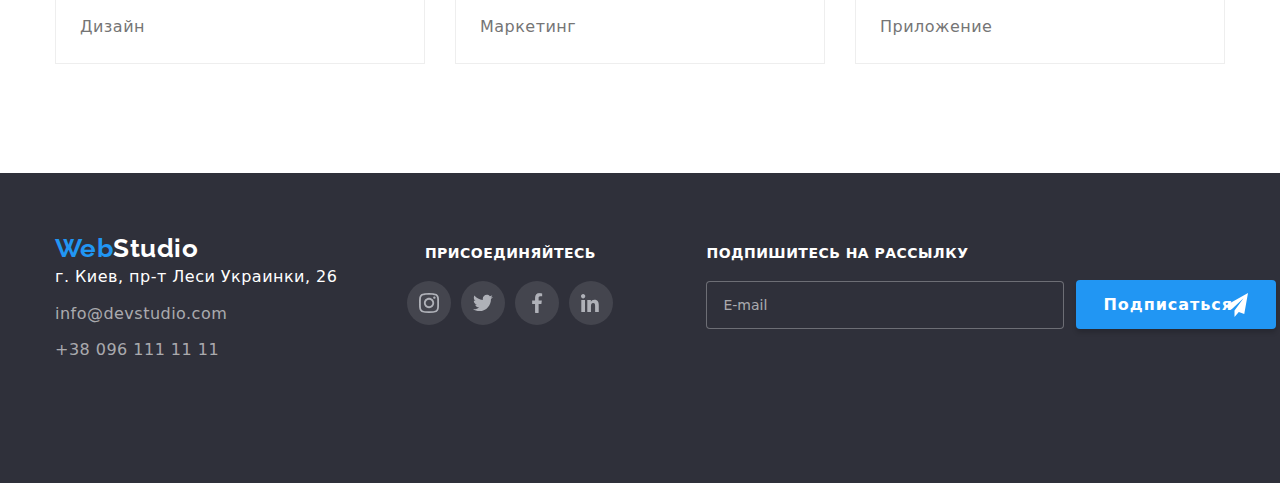
==== commit 1079d16b: "done" ====
--- a/portfolio.html
+++ b/portfolio.html
@@ -10,46 +10,83 @@
     <link rel="stylesheet" href="./css/main.min.css">
 </head>
 <body>
-<header class="header">
-    <div class="container">
+    <header class="header container">
         <!-- logo -->
         <div class="header-menu">
-            <a class='logo' href="./index.html">
-                <span class="logo__span">Web</span>Studio</a>
+    
+            <div class="logo">
+                <a href="./index.html">
+                    <span class="logo__span">Web</span>Studio</a>
+            </div>
+    
             <!-- navigation -->
-            <ul class="header-menu__navigation">
-                <li class="header-menu__navigation-item"><a class="link active"
-                        href="./index.html">Студия</a></li>
-                <li class="header-menu__navigation-item header-menu__navigation-item--active"><a class="link portfolio" href="./portfolio.html">Портфолио</a>
-                </li>
-                <li class="header-menu__navigation-item"><a class="link cts" href="">Контакты</a></li>
-            </ul>
-            <!-- email-phone -->
-            <ul class="header-menu__contacts">
-                <li class="header-menu__contacts-item">
-                    <a class="header-menu__email" href="mailto:info@devstudio.com">
-                        <svg class="header-menu__icon-email">
-                            <use href="./images/symbol-defs.svg#icon-envelope"></use>
-                        </svg>
-                        info@devstudio.com
-                    </a>
-                </li>
-                <li class="header-menu__contacts-item">
-                            <a class=" header-menu__phone" href="tel:+380961111111">
-                    <svg class="header-menu__icon-phone">
-                        <use href="./images/symbol-defs.svg#icon-smartphone"></use>
-                    </svg>
-                    +38 096 111 11 11
-                    </a>
-                </li>
-            </ul>
+            <div class="header-menu__mobile-menu" data-menu>
+    
+    
+                <ul class="header-menu__navigation">
+                    <li class="header-menu__navigation-item"><a class="link active"
+                            href="./index.html">Студия</a></li>
+                    <li class="header-menu__navigation-item header-menu__navigation-item--active"><a class="link portfolio" href="./portfolio.html">Портфолио</a>
+                    </li>
+                    <li class="header-menu__navigation-item"><a class="link cts" href="">Контакты</a></li>
+                </ul>
+    
+    
+                <!-- email-phone -->
+                <ul class="header-menu__contacts">
+                    <li class="header-menu__contacts-item">
+                        <a class="header-menu__email" href="mailto:info@devstudio.com">
+                            <svg class="header-menu__icon-email">
+                                <use href="./images/symbol-defs.svg#icon-envelope"></use>
+                            </svg>
+                            info@devstudio.com
+                        </a>
+                    </li>
+                    <li class="header-menu__contacts-item">
+                        <a class="header-menu__phone" href="tel:+380961111111">
+                            <svg class="header-menu__icon-phone">
+                                <use href="./images/symbol-defs.svg#icon-smartphone"></use>
+                            </svg>
+                            +38 096 111 11 11
+                        </a>
+                    </li>
+                </ul>
+    
+                <div class="header-menu__social-monbile">
+                    <ul class="header-menu__social-list">
+                        <li class="header-menu__social-list-item">
+                            <a href="" class="header-menu__link">Instagram</a>
+                        </li>
+                        <li class="header-menu__social-list-item">
+                            <a href="" class="header-menu__link">Twitter</a>
+                        </li>
+                        <li class="header-menu__social-list-item">
+                            <a href="" class="header-menu__link">Facebook</a>
+                        </li>
+                        <li class="header-menu__social-list-item">
+                            <a href="" class="header-menu__link">LinkedIn</a>
+                        </li>
+                </div>
+    
+    
+    
+    
+            </div>
+    
+            <button type="button" class="header-menu__phone-menu-icon" data-menu-button>
+                <svg class="header-menu__phone-menu-icons" width="24" height="16" aria-label="Переключатель мобильного меню"
+                    aria-expanded="false">
+                    <use class="header-menu__icon-open" href="./images/symbol-defs.svg#icon-menu_24px"></use>
+                    <use class="header-menu__icon-close" href="./images/symbol-defs.svg#icon-close_24px"></use>
+                </svg>
+            </button>
+    
         </div>
-    </div>
-</header>
+    </header>
     <main>
         <!-- портфолио -->
-        <section class="section">
-            <div class="container">
+        <section class="portfolio">
+            <div class="section container">
                 <!-- филтр -->
                 <h1 class="visually-hidden">Portfolio</h1>
                     <ul class="filter">
@@ -74,7 +111,37 @@
                         <li class="projects__item">
                             <a href="" class="projects__link">
                                 <div class="projects__image-overlay">
-                                    <img class="projects__image" src="./images/laptop.jpg" alt="картинка ноутбука" width="370">
+                                                                                        <picture>
+                                                                                            <source srcset="
+                                                                                                                                                    ./images/portfolio/project1-desktop.webp 1x,
+                                                                                                                                                    ./images/portfolio/project1-desktop@2x.webp 2x"
+                                                                                                media="(min-width: 1200px)" type="image/webp">
+                                                                                            <source srcset="
+                                                                                                                                                    ./images/portfolio/project1-desktop.jpg 1x,
+                                                                                                                                                    ./images/portfolio/project1-desktop@2x.jpg 2x"
+                                                                                                media="(min-width: 1200px)">
+                                                                                        
+                                                                                            <source srcset="
+                                                                                                                                                    ./images/portfolio/project1-tablet.webp 1x,
+                                                                                                                                                    ./images/portfolio/project1-tablet@2x.webp 2x"
+                                                                                                type="image/webp" media="(min-width: 768px)">
+                                                                                            <source srcset="
+                                                                                                                                                    ./images/portfolio/project1-tablet.jpg 1x,
+                                                                                                                                                    ./images/portfolio/project1-tablet@2x.jpg 2x"
+                                                                                                media="(min-width: 768px)">
+                                                                                        
+                                                                                            <source srcset="
+                                                                                                                                                    ./images/portfolio/project1-mobile.webp 1x,
+                                                                                                                                                    ./images/portfolio/project1-mobile@2x.webp 2x"
+                                                                                                type="image/webp" media="(min-width: 320px)">
+                                                                                            <source srcset="
+                                                                                                                                                    ./images/portfolio/project1-mobile.jpg 1x,
+                                                                                                                                                    ./images/portfolio/project1-mobile@2x.jpg 2x"
+                                                                                                media="(min-width: 320px)">
+                                                                                        
+                                                                                            <img class="projects-img" src="./images/portfolio/project1-mobile.jpg" alt="три портфолио людей на экране">
+                                                                                        </picture>
+
                                     <p class="projects__describe">Технокряк это современная площадка распространения коронавируса. Компании используют эту
                                         платформу для цифрового
                                         шпионажа и атак на защищённые сервера конкурентов.</p>
@@ -88,10 +155,43 @@
                         <li class="projects__item">
                             <a href="" class="projects__link">
                                 <div class=projects__image-overlay>
-                                <img class="projects__image" src="./images/sportsmen.jpg" alt="спортсмены" width="370">
-                                    <p class="projects__describe">Технокряк это современная площадка распространения коронавируса. Компании используют эту
-                                        платформу для цифрового
-                                        шпионажа и атак на защищённые сервера конкурентов.</p>
+
+
+                                                <picture>
+                                                    <source srcset="
+                                                                                                        ./images/portfolio/project2-desktop.webp 1x,
+                                                                                                        ./images/portfolio/project2-desktop@2x.webp 2x"
+                                                        media="(min-width: 1200px)" type="image/webp">
+                                                    <source srcset="
+                                                                                                        ./images/portfolio/project2-desktop.jpg 1x,
+                                                                                                        ./images/portfolio/project2-desktop@2x.jpg 2x"
+                                                        media="(min-width: 1200px)">
+                                                
+                                                    <source srcset="
+                                                                                                        ./images/portfolio/project2-tablet.webp 1x,
+                                                                                                        ./images/portfolio/project2-tablet@2x.webp 2x" type="image/webp"
+                                                        media="(min-width: 768px)">
+                                                    <source srcset="
+                                                                                                        ./images/portfolio/project2-tablet.jpg 1x,
+                                                                                                        ./images/portfolio/project2-tablet@2x.jpg 2x"
+                                                        media="(min-width: 768px)">
+                                                
+                                                    <source srcset="
+                                                                                                        ./images/portfolio/project2-mobile.webp 1x,
+                                                                                                        ./images/portfolio/project2-mobile@2x.webp 2x" type="image/webp"
+                                                        media="(min-width: 320px)">
+                                                    <source srcset="
+                                                                                                        ./images/portfolio/project2-mobile.jpg 1x,
+                                                                                                        ./images/portfolio/project2-mobile@2x.jpg 2x"
+                                                        media="(min-width: 320px)">
+                                                
+                                                    <img class="projects-img" src="./images/portfolio/project2-mobile.jpg" alt="два баскетбольных игрока с мячом">
+                                                </picture>
+                                    
+                                
+                                <p class="projects__describe">Технокряк это современная площадка распространения коронавируса. Компании используют эту
+                                платформу для цифрового
+                                шпионажа и атак на защищённые сервера конкурентов</p>
                                 </div>
                                 <div class="projects__capture">
                                     <h3 class="projects__name">Постер New Orlean vs Golden Star</h3>
@@ -102,7 +202,38 @@
                         <li class="projects__item">
                             <a href="" class="projects__link">
                                 <div class=projects__image-overlay>
-                                    <img class="projects__image" src="./images/seafood.jpg" alt="ресторан сифуд" width="370">
+
+                                                    <picture>
+                                                        <source srcset="
+                                                                                                            ./images/portfolio/project3-desktop.webp 1x,
+                                                                                                            ./images/portfolio/project3-desktop@2x.webp 2x"
+                                                            media="(min-width: 1200px)" type="image/webp">
+                                                        <source srcset="
+                                                                                                            ./images/portfolio/project3-desktop.jpg 1x,
+                                                                                                            ./images/portfolio/project3-desktop@2x.jpg 2x"
+                                                            media="(min-width: 1200px)">
+                                                    
+                                                        <source srcset="
+                                                                                                            ./images/portfolio/project3-tablet.webp 1x,
+                                                                                                            ./images/portfolio/project3-tablet@2x.webp 2x" type="image/webp"
+                                                            media="(min-width: 768px)">
+                                                        <source srcset="
+                                                                                                            ./images/portfolio/project3-tablet.jpg 1x,
+                                                                                                            ./images/portfolio/project3-tablet@2x.jpg 2x"
+                                                            media="(min-width: 768px)">
+                                                    
+                                                        <source srcset="
+                                                                                                            ./images/portfolio/project3-mobile.webp 1x,
+                                                                                                            ./images/portfolio/project3-mobile@2x.webp 2x" type="image/webp"
+                                                            media="(min-width: 320px)">
+                                                        <source srcset="
+                                                                                                            ./images/portfolio/project3-mobile.jpg 1x,
+                                                                                                            ./images/portfolio/project3-mobile@2x.jpg 2x"
+                                                            media="(min-width: 320px)">
+                                                    
+                                                        <img class="projects-img" src="./image/portfolio/project3-mobile.jpg" alt="название ресторна с рыбой на фоне">
+                                                    </picture>
+                                    
                                     <p class="projects__describe">Технокряк это современная площадка распространения коронавируса. Компании используют эту
                                         платформу для цифрового
                                         шпионажа и атак на защищённые сервера конкурентов.</p>
@@ -116,7 +247,38 @@
                         <li class="projects__item">
                             <a href="" class="projects__link">
                                 <div class=projects__image-overlay>
-                                    <img class="projects__image" src="./images/headphones.jpg" alt="наушники" width="370">
+
+                                                <picture>
+                                                    <source srcset="
+                                                                                                        ./images/portfolio/project4-desktop.webp 1x,
+                                                                                                        ./images/portfolio/project4-desktop@2x.webp 2x"
+                                                        media="(min-width: 1200px)" type="image/webp">
+                                                    <source srcset="
+                                                                                                        ./images/portfolio/project4-desktop.jpg 1x,
+                                                                                                        ./images/portfolio/project4-desktop@2x.jpg 2x"
+                                                        media="(min-width: 1200px)">
+                                                
+                                                    <source srcset="
+                                                                                                        ./images/portfolio/project4-tablet.webp 1x,
+                                                                                                        ./images/portfolio/project4-tablet@2x.webp 2x" type="image/webp"
+                                                        media="(min-width: 768px)">
+                                                    <source srcset="
+                                                                                                        ./images/portfolio/project4-tablet.jpg 1x,
+                                                                                                        ./images/portfolio/project4-tablet@2x.jpg 2x"
+                                                        media="(min-width: 768px)">
+                                                
+                                                    <source srcset="
+                                                                                                        ./images/portfolio/project4-mobile.webp 1x,
+                                                                                                        ./images/portfolio/project4-mobile@2x.webp 2x" type="image/webp"
+                                                        media="(min-width: 320px)">
+                                                    <source srcset="
+                                                                                                        ./images/portfolio/project4-mobile.jpg 1x,
+                                                                                                        ./images/portfolio/project4-mobile@2x.jpg 2x"
+                                                        media="(min-width: 320px)">
+                                                
+                                                    <img class="projects-img" src="./images/portfolio/project4-mobile.jpg" alt="черные накладные наушники">
+                                                </picture>
+                                    
                                     <p class="projects__describe">Технокряк это современная площадка распространения коронавируса. Компании используют эту
                                         платформу для цифрового
                                         шпионажа и атак на защищённые сервера конкурентов.</p>
@@ -131,7 +293,38 @@
                         <li class="projects__item">
                             <a href="" class="projects__link">
                                 <div class=projects__image-overlay>
-                                    <img class="projects__image" src="./images/boxes.jpg" alt="две коробки" width="370">
+
+                                    <picture>
+                                        <source srcset="
+                                                                                            ./images/portfolio/project5-desktop.webp 1x,
+                                                                                            ./images/portfolio/project5-desktop@2x.webp 2x"
+                                            media="(min-width: 1200px)" type="image/webp">
+                                        <source srcset="
+                                                                                            ./images/portfolio/project5-desktop.jpg 1x,
+                                                                                            ./images/portfolio/project5-desktop@2x.jpg 2x"
+                                            media="(min-width: 1200px)">
+                                    
+                                        <source srcset="
+                                                                                            ./images/portfolio/project5-tablet.webp 1x,
+                                                                                            ./images/portfolio/project5-tablet@2x.webp 2x" type="image/webp"
+                                            media="(min-width: 768px)">
+                                        <source srcset="
+                                                                                            ./images/portfolio/project5-tablet.jpg 1x,
+                                                                                            ./images/portfolio/project5-tablet@2x.jpg 2x"
+                                            media="(min-width: 768px)">
+                                    
+                                        <source srcset="
+                                                                                            ./images/portfolio/project5-mobile.webp 1x,
+                                                                                            ./images/portfolio/project5-mobile@2x.webp 2x" type="image/webp"
+                                            media="(min-width: 320px)">
+                                        <source srcset="
+                                                                                            ./images/portfolio/project5-mobile.jpg 1x,
+                                                                                            ./images/portfolio/project5-mobile@2x.jpg 2x"
+                                            media="(min-width: 320px)">
+                                    
+                                        <img class="projects-img" src="./images/portfolio/project5-mobile.jpg" alt="белая и коричневая коробка">
+                                    </picture>
+
                                     <p class="projects__describe">Технокряк это современная площадка распространения коронавируса. Компании используют эту
                                         платформу для цифрового
                                         шпионажа и атак на защищённые сервера конкурентов.</p>
@@ -145,7 +338,38 @@
                         <li class="projects__item">
                             <a href="" class="projects__link">
                                 <div class=projects__image-overlay>
-                                    <img class="projects__image" src="./images/monitor.jpg" alt="монитор" width="370">
+                                                        <picture>
+                                                            <source srcset="
+                                                                                                                ./images/portfolio/project6-desktop.webp 1x,
+                                                                                                                ./images/portfolio/project6-desktop@2x.webp 2x"
+                                                                media="(min-width: 1200px)" type="image/webp">
+                                                            <source srcset="
+                                                                                                                ./images/portfolio/project6-desktop.jpg 1x,
+                                                                                                                ./images/portfolio/project6-desktop@2x.jpg 2x"
+                                                                media="(min-width: 1200px)">
+                                                        
+                                                            <source srcset="
+                                                                                                                ./images/portfolio/project6-tablet.webp 1x,
+                                                                                                                ./images/portfolio/project6-tablet@2x.webp 2x" type="image/webp"
+                                                                media="(min-width: 768px)">
+                                                            <source srcset="
+                                                                                                                ./images/portfolio/project6-tablet.jpg 1x,
+                                                                                                                ./images/portfolio/project6-tablet@2x.jpg 2x"
+                                                                media="(min-width: 768px)">
+                                                        
+                                                            <source srcset="
+                                                                                                                ./images/portfolio/project6-mobile.webp 1x,
+                                                                                                                ./images/portfolio/project6-mobile@2x.webp 2x" type="image/webp"
+                                                                media="(min-width: 320px)">
+                                                            <source srcset="
+                                                                                                                ./images/portfolio/project6-mobile.jpg 1x,
+                                                                                                                ./images/portfolio/project6-mobile@2x.jpg 2x"
+                                                                media="(min-width: 320px)">
+                                                        
+                                                            <img class="projects-img" src="./images/portfolio/project6-mobile.jpg"
+                                                                alt="экран компьютера с информацией на черном фоне">
+                                                        </picture>
+
                                     <p class="projects__describe">Технокряк это современная площадка распространения коронавируса. Компании используют эту
                                         платформу для цифрового
                                         шпионажа и атак на защищённые сервера конкурентов.</p>
@@ -159,7 +383,37 @@
                         <li class="projects__item">
                             <a href="" class="projects__link">
                                 <div class=projects__image-overlay>
-                                    <img class="projects__image" src="./images/book.jpg" alt="книга" width="370">
+
+                                    <picture>
+                                        <source srcset="
+                                                                                            ./images/portfolio/project7-desktop.webp 1x,
+                                                                                            ./images/portfolio/project7-desktop@2x.webp 2x"
+                                            media="(min-width: 1200px)" type="image/webp">
+                                        <source srcset="
+                                                                                            ./images/portfolio/project7-desktop.jpg 1x,
+                                                                                            ./images/portfolio/project7-desktop@2x.jpg 2x"
+                                            media="(min-width: 1200px)">
+                                    
+                                        <source srcset="
+                                                                                            ./images/portfolio/project7-tablet.webp 1x,
+                                                                                            ./images/portfolio/project7-tablet@2x.webp 2x" type="image/webp"
+                                            media="(min-width: 768px)">
+                                        <source srcset="
+                                                                                            ./images/portfolio/project7-tablet.jpg 1x,
+                                                                                            ./images/portfolio/project7-tablet@2x.jpg 2x"
+                                            media="(min-width: 768px)">
+                                    
+                                        <source srcset="
+                                                                                            ./images/portfolio/project7-mobile.webp 1x,
+                                                                                            ./images/portfolio/project7-mobile@2x.webp 2x" type="image/webp"
+                                            media="(min-width: 320px)">
+                                        <source srcset="
+                                                                                            ./images/portfolio/project7-mobile.jpg 1x,
+                                                                                            ./images/portfolio/project7-mobile@2x.jpg 2x"
+                                            media="(min-width: 320px)">
+                                    
+                                        <img class="projects-img" src="./images/portfolio/project7-mobile.jpg" alt="глянцевый журнал">
+                                    </picture>
                                     <p class="projects__describe">Технокряк это современная площадка распространения коронавируса. Компании используют эту
                                         платформу для цифрового
                                         шпионажа и атак на защищённые сервера конкурентов.</p>
@@ -174,7 +428,38 @@
                         <li class="projects__item">
                             <a href="" class="projects__link">
                                 <div class=projects__image-overlay>
-                                    <img class="projects__image" src="./images/labtag.jpg" alt="лейба лаб эль тег" width="370">
+
+                                    <picture>
+                                        <source srcset="
+                                                                                            ./images/portfolio/project8-desktop.webp 1x,
+                                                                                            ./images/portfolio/project8-desktop@2x.webp 2x"
+                                            media="(min-width: 1200px)" type="image/webp">
+                                        <source srcset="
+                                                                                            ./images/portfolio/project8-desktop.jpg 1x,
+                                                                                            ./images/portfolio/project8-desktop@2x.jpg 2x"
+                                            media="(min-width: 1200px)">
+                                    
+                                        <source srcset="
+                                                                                            ./images/portfolio/project8-tablet.webp 1x,
+                                                                                            ./images/portfolio/project8-tablet@2x.webp 2x" type="image/webp"
+                                            media="(min-width: 768px)">
+                                        <source srcset="
+                                                                                            ./images/portfolio/project8-tablet.jpg 1x,
+                                                                                            ./images/portfolio/project8-tablet@2x.jpg 2x"
+                                            media="(min-width: 768px)">
+                                    
+                                        <source srcset="
+                                                                                            ./images/portfolio/project8-mobile.webp 1x,
+                                                                                            ./images/portfolio/project8-mobile@2x.webp 2x" type="image/webp"
+                                            media="(min-width: 320px)">
+                                        <source srcset="
+                                                                                            ./images/portfolio/project8-mobile.jpg 1x,
+                                                                                            ./images/portfolio/project8-mobile@2x.jpg 2x"
+                                            media="(min-width: 320px)">
+                                    
+                                        <img class="projects-img" src="./images/portfolio/project8-mobile.jpg" alt="белая этикетка">
+                                    </picture>
+
                                     <p class="projects__describe">Технокряк это современная площадка распространения коронавируса. Компании используют эту
                                         платформу для цифрового
                                         шпионажа и атак на защищённые сервера конкурентов.</p>
@@ -189,7 +474,36 @@
                         <li class="projects__item">
                             <a href="" class="projects__link">
                                 <div class=projects__image-overlay>
-                                    <img class="projects__image" src="./images/laptophands.jpg" alt="человек работаетна ноутбуке" width="370">
+                                                    <picture>
+                                                        <source srcset="
+                                                                                                            ./images/portfolio/project9-desktop.webp 1x,
+                                                                                                            ./images/portfolio/project9-desktop@2x.webp 2x"
+                                                            media="(min-width: 1200px)" type="image/webp">
+                                                        <source srcset="
+                                                                                                            ./images/portfolio/project9-desktop.jpg 1x,
+                                                                                                            ./images/portfolio/project9-desktop@2x.jpg 2x"
+                                                            media="(min-width: 1200px)">
+                                                    
+                                                        <source srcset="
+                                                                                                            ./images/portfolio/project9-tablet.webp 1x,
+                                                                                                            ./images/portfolio/project9-tablet@2x.webp 2x" type="image/webp"
+                                                            media="(min-width: 768px)">
+                                                        <source srcset="
+                                                                                                            ./images/portfolio/project9-tablet.jpg 1x,
+                                                                                                            ./images/portfolio/project9-tablet@2x.jpg 2x"
+                                                            media="(min-width: 768px)">
+                                                    
+                                                        <source srcset="
+                                                                                                            ./images/portfolio/project9-mobile.webp 1x,
+                                                                                                            ./images/portfolio/project9-mobile@2x.webp 2x" type="image/webp"
+                                                            media="(min-width: 320px)">
+                                                        <source srcset="
+                                                                                                            ./images/portfolio/project9-mobile.jpg 1x,
+                                                                                                            ./images/portfolio/project9-mobile@2x.jpg 2x"
+                                                            media="(min-width: 320px)">
+                                                    
+                                                        <img class="projects-img" src="./img/portfolio/project9-mobile.jpg" alt="руки на клавиатуре ноутбука">
+                                                    </picture>
                                     <p class="projects__describe">Технокряк это современная площадка распространения коронавируса. Компании используют эту
                                         платформу для цифрового
                                         шпионажа и атак на защищённые сервера конкурентов.</p>
@@ -282,5 +596,6 @@
 
     </section>
 </footer>
+<script src="./js/menu-mobile.js"></script>
 </body>
 </html>--- a/css/main.min.css
+++ b/css/main.min.css
@@ -1,3 +1,3 @@
 *,*::before,*::after{box-sizing:border-box;margin:0px;padding:0px}body{letter-spacing:00.03em;font-family:var(--font-family);color:var(--font-heading-color)}li{list-style:none}img{display:block;width:100%}a{text-decoration:none;display:block;color:inherit}button{cursor:pointer}input{cursor:pointer}/*! modern-normalize v1.1.0 | MIT License | https://github.com/sindresorhus/modern-normalize */*,::before,::after{box-sizing:border-box}.image{display:block}html{line-height:1.15;-webkit-text-size-adjust:100%;-moz-tab-size:4;tab-size:4}body{margin:0;font-family:system-ui,-apple-system,"Segoe UI",Roboto,Helvetica,Arial,sans-serif,"Apple Color Emoji","Segoe UI Emoji"}hr{height:0;color:inherit}abbr[title]{text-decoration:underline dotted}b,strong{font-weight:bolder}code,kbd,samp,pre{font-family:ui-monospace, SFMono-Regular, Consolas, "Liberation Mono", Menlo,- monospace;font-size:1em}small{font-size:80%}sub,sup{font-size:75%;line-height:0;position:relative;vertical-align:baseline}sub{bottom:-0.25em}sup{top:-0.5em}table{text-indent:0;border-color:inherit}button,input,optgroup,select,textarea{font-family:inherit;font-size:100%;line-height:1.15;margin:0}button,select{text-transform:none}button,[type="button"],[type="reset"],[type="submit"]{-webkit-appearance:button}::-moz-focus-inner{border-style:none;padding:0}:-moz-focusring{outline:1px dotted ButtonText}:-moz-ui-invalid{box-shadow:none}legend{padding:0}progress{vertical-align:baseline}::-webkit-inner-spin-button,::-webkit-outer-spin-button{height:auto}[type="search"]{-webkit-appearance:textfield;outline-offset:-2px}::-webkit-search-decoration{-webkit-appearance:none}::-webkit-file-upload-button{-webkit-appearance:button;font:inherit}summary{display:list-item}:root{--font-description-color: hsl(0, 0%, 46%);--font-heading-color: #212121;--accent-color: #ffffff;--hover-link-color: #2196f3;--background-basic: #e5e5e5;--background-team-color: #f5f4fa;--background-footer-color: #2f303a;--font-family: "Roboto", sans-serif;--font-size-header-footer-features: 14px;--font-size-command: 16px;--hover-web-color: #2196f3}.visually-hidden{position:absolute;white-space:nowrap;width:1px;height:1px;overflow:hidden;border:0;padding:0;clip:rect(0 0 0 0);clip-path:inset(50%);margin:-1px}.is-hidden{visibility:hidden;opacity:0;pointer-events:none}.is-hidden .modal.window{transform:translate(-50%, -50%) scale(0.9)}.header-menu__mobile-menu{display:none;position:absolute;width:100%;max-width:767px;top:0px;margin:0 0;background-color:#ffff}.header-menu__mobile-menu.is-open{width:100%;position:fixed;display:flex;flex-direction:column;justify-content:space-between}@media screen and (max-width: 767px){.header-menu__mobile-menu{height:100vh;padding:48px 40px}}@media screen and (min-width: 768px){.header-menu__mobile-menu{position:relative;display:flex;align-items:center}}@media screen and (min-width: 1200px){.header-menu__mobile-menu{position:relative;display:flex}}@media screen and (max-width: 767px){.header-menu__navigation-and-contacts{display:flex;flex-direction:column;justify-content:space-between}}.header-menu__phone-menu-icon{margin:22px 23px 22px 0;display:block;background-color:transparent;border:none;z-index:10}.header-menu__phone-menu-icon .header-menu__icon-close{display:none}.header-menu__phone-menu-icon.is-open .header-menu__icon-close{display:block}.header-menu__phone-menu-icon.is-open .header-menu__icon-open{display:none}@media screen and (min-width: 768px){.header-menu__phone-menu-icon{display:none}}@media screen and (max-width: 767px){.header-menu__social-monbile{display:flex;margin-top:64px}}@media screen and (min-width: 768px){.header-menu__social-monbile{display:none}}.header-menu__social-list-item{display:inline-block;color:var(--hover-link-color);font-size:18px;line-height:1.22}.header-menu__social-list-item:not(:last-child){padding-right:10px;border-right:1px solid rgba(33,33,33,0.2)}.section{padding:0px 15px 60px 15px}@media (min-width: 1200px){.section{padding:94px 0px}}.section-title{font-size:36px;line-height:1.17}.container{width:100%;margin-left:auto;margin-right:auto}@media screen and (min-width: 480px){.container{width:480px}}@media screen and (min-width: 768px){.container{width:768px}}@media screen and (min-width: 1200px){.container{width:1200px}}@media screen and (min-width: 768px) and (max-width: 1200px){.container.section{padding-left:0;padding-right:0}}.logo{display:block;margin:16px 15px;font-family:Raleway;font-size:24px;color:var(--font-heading-color);font-weight:700;line-height:1.19}.logo:focus,.logo:hover{color:var(--hover-link-color)}@media screen and (min-width: 768px) and (max-width: 1200px){.logo{margin:26px 0 26px 15px}}@media screen and (min-width: 1200px){.logo{padding:0 0;margin:24px 93px 25px 0;display:inline-block}}.logo__span{color:var(--hover-link-color)}.footer__logo{margin:0 0 20px 0}@media screen and (min-width: 1200px){.footer__logo{margin-top:0;padding:0 0 0 0;margin-top:60px;margin-bottom:20px}}@media screen and (max-width: 767px){.header-menu__navigation{display:flex;flex-direction:column}}@media screen and (min-width: 768px) and (max-width: 1200px){.header-menu__navigation{display:flex;width:294px;justify-content:space-between;margin-left:88px}}@media screen and (min-width: 1200px){.header-menu__navigation{display:flex;width:294px;justify-content:space-between}}@media screen and (max-width: 767px){.header-menu__navigation-item{font-size:40px;color:var(--font-heading-color);font-weight:500;line-height:1.17;display:block;margin-bottom:48px;letter-spacing:0.02em;transition:color 250ms cubic-bezier(0.4, 0, 0.2, 1);cursor:pointer}}@media screen and (min-width: 768px){.header-menu__navigation-item{font-size:var(--font-size-header-footer-features);color:var(--font-heading-color);font-weight:500;line-height:1.17;position:relative;display:inline-block;padding:32px 0 32px;letter-spacing:0.02em;transition:color 250ms cubic-bezier(0.4, 0, 0.2, 1);cursor:pointer}.header-menu__navigation-item:hover,.header-menu__navigation-item:focus{color:var(--hover-link-color)}}.header-menu__navigation-item--active{color:var(--hover-link-color)}.header-menu__navigation-item--active::after{display:block;content:"";height:4px;width:100%;border-radius:2px;background-color:var(--hover-link-color);position:absolute;bottom:0}@media screen and (max-width: 767px){.header-menu__navigation-item--active::after{display:none}}.header-menu__phone,.header-menu__email{display:inline-flex;align-items:center}.header-menu__contacts{transition:color 250ms cubic-bezier(0.4, 0, 0.2, 1)}@media screen and (max-width: 767px){.header-menu__contacts{display:flex;flex-direction:column-reverse}}@media screen and (min-width: 768px){.header-menu__contacts{display:flex;flex-direction:column;margin-left:84px;font-size:12px;color:#757575;font-weight:500;line-height:1.17}}@media screen and (min-width: 1200px){.header-menu__contacts{display:flex;flex-direction:row;justify-content:right;text-align:center;font-size:14px;color:#757575;font-weight:500;line-height:1.17}}.header-menu__contacts-item{cursor:pointer}.header-menu__contacts-item:focus,.header-menu__contacts-item:hover{color:var(--hover-link-color)}@media screen and (max-width: 767px){.header-menu__contacts{margin:0 0;padding:0 0}.header-menu__contacts-item{padding:0 0;margin:0 0}}@media screen and (max-width: 767px){.header-menu__email{color:#757575;font-size:24px}.header-menu__phone{color:var(--hover-link-color);font-size:34px;font-weight:500;margin:0px 0 32px 0}}@media screen and (min-width: 1200px){.header-menu__contacts-item{padding:32px 0 32px}}@media screen and (min-width: 1200px){.header-menu__contacts-item+.header-menu__contacts-item{margin-left:30px}}@media screen and (min-width: 768px) and (max-width: 1200px){.header-menu__contacts-item:first-child{margin-bottom:10px}}@media screen and (max-width: 768px){.header-menu__icon-email{display:none}.header-menu__icon-phone{display:none}}@media screen and (min-width: 768px) and (max-width: 1200px){.header-menu__icon-email{display:inline-block;margin-right:8px;width:14px;height:10px;fill:currentColor}.header-menu__icon-phone{display:inline-block;width:10px;height:14px;margin-right:8px;fill:currentColor}}@media screen and (min-width: 1200px){.header-menu__icon-email{width:16px;height:12px;margin-right:10px;fill:currentColor}.header-menu__icon-phone{width:10px;height:16px;margin-right:10px;fill:currentColor}}.subscribe.btn{position:relative;padding:10px 0 10px 27px;text-align:left}.hero__order-btn{padding:10px 32px;min-width:200px;margin-top:40px;padding:10px 32px;background-color:var(--hover-link-color);border-radius:4px;border:transparent;box-shadow:0px 4px 4px rgba(0,0,0,0.15);font-size:16px;color:var(--accent-color);font-weight:700;line-height:1.88}.btn{display:inline-block;width:200px;background-color:#2196f3;box-shadow:0px 4px 4px rgba(0,0,0,0.15);border-radius:4px;border:0px;letter-spacing:0.06em;font-size:16px;color:var(--accent-color);font-weight:700;line-height:1.86}.name-btn{margin-left:0}.icon-send-btn{position:absolute;fill:var(--accent-color);margin-left:10px;top:13px;right:28px}.send.btn{background-color:var(--hover-web-color);transition:background-color 250ms cubic-bezier(0.4, 0, 0.2, 1)}.send.btn:hover,.send.btn:focus{background-color:#188ce8;box-shadow:0px 4px 4px rgba(0,0,0,0.15)}.send.btn{display:block;margin:30px auto 0 auto;padding:10px 0 10px}.filter{display:flex;justify-content:center;padding-bottom:50px}.filter__item+.filter__item{margin-left:8px}.filter-button{min-height:38px;padding:6px 22px;background-color:#f5f4fa;text-align:center;border:0ch;border-radius:4px;letter-spacing:inherit;font-size:16px;color:var(--font-heading-color);font-weight:500;line-height:1.62;transition:color 250ms cubic-bezier(0.4, 0, 0.2, 1),background-color 250ms cubic-bezier(0.4, 0, 0.2, 1),box-shadow 250ms cubic-bezier(0.4, 0, 0.2, 1)}.filter-button:focus,.filter-button:hover{background-color:var(--hover-web-color);color:var(--accent-color);box-shadow:0px 3px 1px rgba(0,0,0,0.1),0px 1px 2px rgba(0,0,0,0.08),0px 2px 2px rgba(0,0,0,0.12)}.backdrop{position:relative;top:0;left:0;position:fixed;background-color:rgba(0,0,0,0.2);width:100%;height:100%;z-index:100;opacity:1;transition:opacity 250ms cubic-bezier(0.4, 0, 0.2, 1),visibility 250ms cubic-bezier(0.4, 0, 0.2, 1)}.modal-window{width:94%;position:absolute;background-color:#ffffff;top:50%;left:50%;transform:translate(-50%, -50%) scale(1);box-shadow:0px 1px 3px rgba(0,0,0,0.12),0px 1px 1px rgba(0,0,0,0.14),0px 2px 1px rgba(0,0,0,0.2);border-radius:4px;transition:transform 250ms cubic-bezier(0.4, 0, 0.2, 1);z-index:100}@media (min-width: 480px){.modal-window{width:450px}}@media (min-width: 768px) and (max-width: 1200px){.modal-window{width:450px;height:609px}}@media (min-width: 1200px){.modal-window{width:528px;height:581px}}.modal-window__content{padding:40px}.modal-window__message{text-align:center;font-size:20px;line-height:1.15;margin-bottom:12px}.modal-window__form{position:relative;display:flex;flex-direction:column;color:#757575;font-size:12px}.modal-window__form+.modal-window__form{margin-top:10px}.modal-window__input{height:40px;border:1px solid rgba(33,33,33,0.2);border-radius:4px;padding-left:42px;outline:none;transition:border-color 250ms cubic-bezier(0.4, 0, 0.2, 1)}.modal-window__input:focus,.modal-window__input:hover{border:1px solid #2196f3}.modal-window__input:focus ~ .modal-window__icon,.modal-window__input:hover ~ .modal-window__icon{fill:var(--hover-web-color)}.modal-window__text-area{resize:none;border:1px solid rgba(33,33,33,0.2);border-radius:4px;transition:border-color 250ms cubic-bezier(0.4, 0, 0.2, 1);outline:none;cursor:pointer}.modal-window__text-area:focus,.modal-window__text-area:hover{border:1px solid #2196f3}@media (min-width: 1200px){.modal-window__text-area{width:448px;height:120px}}.modal-window__icon{position:absolute;top:28px;left:15px;transition:fill 250ms cubic-bezier(0.4, 0, 0.2, 1)}.modal-window__forma-name{font-size:12px;font-weight:400;letter-spacing:0.01em;margin-bottom:4px}.modal-window__text-area[placeholder]{padding-top:12px;padding-left:16px}.close-btn{background-color:var(--accent-color);position:absolute;right:8px;top:8px;display:block;width:30px;height:30px;border:1px solid rgba(0,0,0,0.1);border-radius:50%}.close-btn:hover .close-btn__icon,.close-btn:focus .close-btn__icon{fill:var(--hover-web-color)}.close-btn__icon{transition:fill 250ms cubic-bezier(0.4, 0, 0.2, 1)}.modal-window__agreement{margin-top:20px;font-size:12px}@media (min-width: 1200px){.modal-window__agreement{font-size:14px}}.modal-window__link{display:inline-block;color:var(--hover-web-color);margin-left:5px;text-decoration:underline}.modal-window__agree{align-items:center;justify-content:center}.modal-window__agree::before{display:inline-block;content:" ";margin-right:7px;width:16px;height:15px;background-image:url("../images/border-check.svg")}.modal-window__checkbox:checked ~ .modal-window__agree::before{background-color:var(--hover-web-color);border-radius:4px;background-image:url("../images/icon-check.svg");background-repeat:no-repeat;background-position:50% 50%;background-origin:content-box}.checkbox:checked ~ .agree::before{background-color:var(--hover-web-color);border-radius:4px;background-image:url("../images/icon-check.svg");background-repeat:no-repeat;background-position:50% 50%;background-origin:content-box}.social-link__icon{width:44px;height:44px;border-radius:50%;padding:12px 0;fill:#afb1b8;transition:fill 250ms cubic-bezier(0.4, 0, 0.2, 1)}.member__social-link:not(:first-child){margin-left:10px}.social-link__ln{display:block;width:44px;height:44px;border-radius:50%;transition:background-color 250ms cubic-bezier(0.4, 0, 0.2, 1)}.social-link__ln:hover .social-link__icon,.social-link__ln:focus .social-link__icon{fill:var(--accent-color)}.social-link__ln:hover,.social-link__ln:focus{background-color:var(--hover-link-color)}.footer__social-link{background-color:rgba(255,255,255,0.1);fill:var(--accent-color);border-radius:50%}.footer__social-link+.footer__social-link{margin-left:10px}.header{border-bottom-width:1px;border-bottom-style:solid;border-bottom-color:#ececec}.header-menu{width:100%;display:flex;align-items:center;position:relative;justify-content:space-between}@media screen and (min-width: 768px){.header-menu{display:flex;justify-content:left}}@media screen and (min-width: 1200px){.header-menu{display:flex;justify-content:space-between}}.features{display:block}@media screen and (min-width: 768px) and (max-width: 1200px){.features{display:flex;flex-wrap:wrap;justify-content:center;margin:-15px}}@media screen and (min-width: 1200px){.features{display:flex;justify-content:space-between}}@media screen and (max-width: 767px){.features__item{width:100%;margin:0}}@media screen and (min-width: 768px){.features__item{width:354px;height:251px;margin:15px}}@media screen and (min-width: 1200px){.features__item{width:270px;height:120px}}.features__title{font-size:var(--font-size-header-footer-features);color:var(--font-heading-color);font-weight:700;line-height:1.14;margin-bottom:10px;text-transform:uppercase}@media screen and (max-width: 767px){.features__title{text-align:center}}.features__describe{font-size:var(--font-size-header-footer-features);color:#757575;font-weight:400;line-height:1.74}@media screen and (max-width: 767px){.features__describe{text-align:start}}.feautures__icon{width:354px;height:120px;padding:25px 0;margin-bottom:30px;border-radius:4px;background-color:#f5f4fa}@media screen and (max-width: 767px){.feautures__icon{width:100%}}.hero{margin-left:auto;margin-right:auto;margin-bottom:60px;padding:118px 0 118px;text-align:center;background-size:contain}@media screen and (max-width: 479px){.hero{background-image:linear-gradient(to right, rgba(47,48,58,0.4), rgba(47,48,58,0.4)),url("../../images/background_phone.jpg")}}@media screen and (min-width: 320px){.hero{background-image:linear-gradient(to right, rgba(47,48,58,0.4), rgba(47,48,58,0.4)),url("../../images/background_phone.jpg");height:400px}}@media screen and (min-width: 768px){.hero{background-image:linear-gradient(to right, rgba(47,48,58,0.4), rgba(47,48,58,0.4)),url("../../images/background_tablet.jpg");height:400px;min-width:768px}}@media screen and (min-width: 1200px){.hero{padding-top:200px;padding-bottom:200px;height:600px;width:1600px;background-image:linear-gradient(to right, rgba(47,48,58,0.4), rgba(47,48,58,0.4)),url("../../images/background.jpg");background-repeat:no-repeat}}.hero__title{text-transform:uppercase;text-align:center;letter-spacing:0.06em;font-size:26px;color:var(--accent-color);font-weight:900;line-height:1.62}@media screen and (min-width: 1200px){.hero__title{font-size:44px;color:var(--accent-color);font-weight:900;line-height:1.62}}.section.expertise{padding-top:0px}@media screen and (max-width: 1200px){.section.expertise{display:none}}.container__expertises-title{color:var(--font-heading-color);text-align:center;margin-bottom:50px;font-size:36px}.expertises{position:relative;display:flex;justify-content:space-between;z-index:1}.expertises__item{position:relative}.expertises__title{text-align:center;width:100%;height:70px;background-color:rgba(47,48,58,0.8);position:absolute;bottom:0;padding:27px 0 27px;text-transform:uppercase;font-size:var(--font-size-header-footer-features);color:var(--accent-color);font-weight:700;line-height:1.17}.team{width:100%;background-color:#f5f4fa;text-align:center;line-height:1.17;padding-top:60px}.team__title{text-align:center;font-size:28px;margin-bottom:30px}@media screen and (min-width: 1200px){.team__title{font-size:36px;margin-bottom:50px}}.member__name{margin-top:30px;font-weight:500;font-size:var(--font-size-command)}.member__position{margin-top:10px;color:var(--font-description-color);font-size:var(--font-size-command)}@media screen and (max-width: 767px){.members{display:block;width:100%}}@media screen and (min-width: 768px) and (max-width: 1200px){.members{width:768px;display:flex;flex-wrap:wrap;margin-left:auto;margin-right:auto}}@media screen and (min-width: 1200px){.members{display:flex;justify-content:space-between}}.member{box-shadow:0px 1px 3px rgba(0,0,0,0.12),0px 1px 1px rgba(0,0,0,0.14),0px 2px 1px rgba(0,0,0,0.2);border-radius:0px 0px 4px 4px;background:var(--accent-color)}@media screen and (max-width: 767px){.member{width:100%}}@media screen and (min-width: 768px) and (max-width: 1200px){.member{width:354px;margin:15px}}.member .member__social-media{display:flex;justify-content:center;text-align:center;padding:16px 0px 24px}@media screen and (max-width: 767px){.member:not(:last-child){margin-bottom:30px}}.customers__title{text-align:center;margin-top:60px;margin-bottom:30px}@media screen and (min-width: 1200px){.customers__title{margin-bottom:50px;font-size:36px;color:var(--font-heading-color);font-weight:700;line-height:1.17}}.customers-list{display:flex;flex-wrap:wrap;justify-content:center;margin:-15px}.customer{margin:15px;width:210px}@media screen and (max-width: 479px){.customer{width:100%}}@media screen and (min-width: 768px) and (max-width: 1200px){.customer{width:226px}}.customer__link{height:92px;display:flex;justify-content:center;align-items:center;border:1px solid #afb1b8;border-radius:4px;transition:border 250ms cubic-bezier(0.4, 0, 0.2, 1)}.customer__link:hover,.customer__link:focus{border:1px solid var(--hover-web-color)}.customer__link:hover .customer__icon,.customer__link:focus .customer__icon{fill:var(--hover-web-color)}@media screen and (min-width: 1200px){.customer__link{display:flex;width:170px}}.customer__icon{display:flex;align-items:center;fill:#afb1b8;transition:fill 250ms cubic-bezier(0.4, 0, 0.2, 1)}.projects{display:flex;justify-content:center;flex-wrap:wrap}.projects__link{position:relative;transition:box-shadow 250ms cubic-bezier(0.4, 0, 0.2, 1)}.projects__link:hover,.projects__link:focus{box-shadow:0px 1px 1px rgba(0,0,0,0.12),0px 4px 4px rgba(0,0,0,0.06),1px 4px 6px rgba(0,0,0,0.16)}.projects__link:hover .projects__describe,.projects__link:focus .projects__describe{transform:translateY(-100%)}.projects__image-overlay{position:relative;overflow:hidden}.projects__describe{display:block;position:absolute;width:100%;height:100%;padding:63px 24px;margin-top:0;background-color:rgba(33,150,243,0.9);transform:translateY(0%);transition:transform 250ms cubic-bezier(0.4, 0, 0.2, 1);font-size:18px;color:var(--accent-color);font-weight:400;line-height:1.56}.projects__image-overlay{position:relative;overflow:hidden}.projects__item:not(:nth-child(3n)){margin-right:30px}.projects__item:not(:nth-last-child(-n+3)){margin-bottom:30px}.projects__capture{padding:20px 24px;border-right:1px solid #eeeeee;border-left:1px solid #eeeeee;border-bottom:1px solid #eeeeee}.projects__name{display:block;margin-bottom:4px;letter-spacing:0.06em;font-size:18px;color:var(--font-heading-color);font-weight:700;line-height:2}.projects__kind{font-size:16px;line-height:1.88;color:#757575}.footer{padding-top:0px;background-color:var(--background-footer-color);color:var(--accent-color);--font-heading-color: var(--accent-color)}.footer-content{display:block;padding-top:60px;text-align:center}@media screen and (min-width: 1200px){.footer-content{display:flex}}.footer-content__mail,.footer-content__phone{color:rgba(255,255,255,0.6);margin-top:9px}.footer-content__mail:hover,.footer-content__mail:focus,.footer-content__phone:hover,.footer-content__phone:focus{color:var(--hover-web-color)}.footer-conten__media{margin-top:60px;text-align:center}@media screen and (min-width: 768px) and (max-width: 1200px){.footer-conten__media{margin-top:5px}}@media screen and (min-width: 1200px){.footer-conten__media{margin-top:72px;margin-left:70px}}.footer-conten__media-title{font-size:var(--font-size-header-footer-features);text-transform:uppercase;font-weight:700;line-height:1.18}.footer-content__social-media{display:flex;justify-content:center;margin-top:20px}.footer-content__adress{line-height:1.71;font-style:normal}.footer__form{padding-top:60px;padding-bottom:60px;display:flex;align-items:center;flex-direction:column}@media screen and (min-width: 1200px){.footer__form{display:flex;justify-content:center}}.footer-conten__subscribe-section{display:flex;flex-direction:column;justify-content:center;font-size:14px;font-weight:bold;text-transform:uppercase;width:450px}@media screen and (max-width: 479px){.footer-conten__subscribe-section{width:100%;padding:0 15px}}@media screen and (min-width: 1200px){.footer-conten__subscribe-section{width:358px;margin-top:72px;margin-left:93px}}.footer-content__subscribe-label{margin-bottom:20px}.footer-content__subscribe-email{padding:15px 16px;background-color:var(--background-footer-color);border:1px solid rgba(255,255,255,0.3);border-radius:4px;color:var(--accent-color)}.footer-content__subscribe-email::-webkit-input-placeholder{color:rgba(255,255,255,0.6)}.footer-content__submit-button{margin-top:20px}@media (min-width: 1200px){.footer-content__submit-button{margin-top:108px;margin-left:12px}}@media screen and (min-width: 768px) and (max-width: 1200px){.footer-content__adress-and-media{display:flex;justify-content:space-around}}
+ monospace;font-size:1em}small{font-size:80%}sub,sup{font-size:75%;line-height:0;position:relative;vertical-align:baseline}sub{bottom:-0.25em}sup{top:-0.5em}table{text-indent:0;border-color:inherit}button,input,optgroup,select,textarea{font-family:inherit;font-size:100%;line-height:1.15;margin:0}button,select{text-transform:none}button,[type="button"],[type="reset"],[type="submit"]{-webkit-appearance:button}::-moz-focus-inner{border-style:none;padding:0}:-moz-focusring{outline:1px dotted ButtonText}:-moz-ui-invalid{box-shadow:none}legend{padding:0}progress{vertical-align:baseline}::-webkit-inner-spin-button,::-webkit-outer-spin-button{height:auto}[type="search"]{-webkit-appearance:textfield;outline-offset:-2px}::-webkit-search-decoration{-webkit-appearance:none}::-webkit-file-upload-button{-webkit-appearance:button;font:inherit}summary{display:list-item}:root{--font-description-color: hsl(0, 0%, 46%);--font-heading-color: #212121;--accent-color: #ffffff;--hover-link-color: #2196f3;--background-basic: #e5e5e5;--background-team-color: #f5f4fa;--background-footer-color: #2f303a;--font-family: "Roboto", sans-serif;--font-size-header-footer-features: 14px;--font-size-command: 16px;--hover-web-color: #2196f3}.visually-hidden{position:absolute;white-space:nowrap;width:1px;height:1px;overflow:hidden;border:0;padding:0;clip:rect(0 0 0 0);clip-path:inset(50%);margin:-1px}.is-hidden{visibility:hidden;opacity:0;pointer-events:none}.is-hidden .modal.window{transform:translate(-50%, -50%) scale(0.9)}.header-menu__mobile-menu{display:none;position:absolute;width:100%;top:0px;left:0;margin:0 0;background-color:#ffff}.header-menu__mobile-menu.is-open{position:fixed;display:flex;flex-direction:column;overflow:scroll;z-index:1}@media screen and (max-width: 767px){.header-menu__mobile-menu{height:100vh;padding:48px 40px}}@media screen and (min-width: 768px){.header-menu__mobile-menu{position:relative;display:flex;align-items:center}}@media screen and (min-width: 1200px){.header-menu__mobile-menu{position:relative;display:inline-block}}@media screen and (max-width: 767px){.header-menu__navigation-and-contacts{display:flex;flex-direction:column;justify-content:space-between}}.header-menu__phone-menu-icon{margin:22px 23px 22px 0;display:block;background-color:transparent;border:none;z-index:10}.header-menu__phone-menu-icon .header-menu__icon-close{display:none}.header-menu__phone-menu-icon.is-open .header-menu__icon-close{display:block}.header-menu__phone-menu-icon.is-open .header-menu__icon-open{display:none}@media screen and (min-width: 768px){.header-menu__phone-menu-icon{display:none}}@media screen and (max-width: 767px){.header-menu__social-monbile{display:flex;margin-top:8%}}@media screen and (min-width: 768px){.header-menu__social-monbile{display:none}}.header-menu__social-list-item{display:inline-block;color:var(--hover-link-color);font-size:18px;line-height:1.22}.header-menu__social-list-item:not(:last-child){padding-right:10px;border-right:1px solid rgba(33,33,33,0.2)}.section{padding:0px 15px 60px 15px}@media (min-width: 1200px){.section{padding:94px 0px}}.section-title{font-size:36px;line-height:1.17}.container{width:100%;margin-left:auto;margin-right:auto}@media screen and (min-width: 480px){.container{width:480px}}@media screen and (min-width: 768px){.container{width:768px}}@media screen and (min-width: 1200px){.container{width:1200px}}@media screen and (min-width: 768px) and (max-width: 1200px){.container.section{padding-left:0;padding-right:0}}.logo{display:block;margin:16px 15px;font-family:Raleway;font-size:24px;color:var(--font-heading-color);font-weight:700;line-height:1.19}.logo:focus,.logo:hover{color:var(--hover-link-color)}@media screen and (min-width: 768px) and (max-width: 1200px){.logo{margin:26px 0 26px 15px}}@media screen and (min-width: 1200px){.logo{font-size:26px;margin:0;padding:24px 0 25px 0;position:absolute;z-index:10}}.logo__span{color:var(--hover-link-color)}.footer__logo{margin:0 0 20px 0}@media screen and (min-width: 1200px){.footer__logo{margin-top:0;padding:0 0 0 0;margin-top:60px;margin-bottom:20px}}@media screen and (min-width: 1200px){.logo.footer__logo{position:relative;margin:0}}@media screen and (max-width: 767px){.header-menu__navigation{display:flex;flex-direction:column}}@media screen and (min-width: 768px){.header-menu__navigation{display:flex;width:294px;justify-content:space-between;margin-left:88px}}@media screen and (min-width: 1200px){.header-menu__navigation{display:inline-block;width:inherit;margin-left:238px;width:302px}.header-menu__navigation .header-menu__navigation-item+.header-menu__navigation-item{margin-left:50px}}@media screen and (max-width: 767px){.header-menu__navigation-item{font-size:40px;color:var(--font-heading-color);font-weight:500;line-height:1.17;display:block;margin-bottom:48px;letter-spacing:0.02em;transition:color 250ms cubic-bezier(0.4, 0, 0.2, 1);cursor:pointer}}@media screen and (min-width: 768px){.header-menu__navigation-item{font-size:var(--font-size-header-footer-features);color:var(--font-heading-color);font-weight:500;line-height:1.17;position:relative;display:inline-block;padding:32px 0 32px;letter-spacing:0.02em;transition:color 250ms cubic-bezier(0.4, 0, 0.2, 1);cursor:pointer}.header-menu__navigation-item:hover,.header-menu__navigation-item:focus{color:var(--hover-link-color)}}.header-menu__navigation-item--active{color:var(--hover-link-color)}.header-menu__navigation-item--active::after{display:block;content:"";height:4px;width:100%;border-radius:2px;background-color:var(--hover-link-color);position:absolute;bottom:0}@media screen and (max-width: 767px){.header-menu__navigation-item--active::after{display:none}}.header-menu__phone,.header-menu__email{display:inline-flex;align-items:center}.header-menu__contacts{transition:color 250ms cubic-bezier(0.4, 0, 0.2, 1)}@media screen and (max-width: 767px){.header-menu__contacts{display:flex;flex-direction:column-reverse}}@media screen and (min-width: 768px){.header-menu__contacts{display:flex;flex-direction:column;margin-left:84px;font-size:12px;color:#757575;font-weight:500;line-height:1.17}}@media screen and (min-width: 1200px){.header-menu__contacts{margin:0 0 0 305px;display:inline-block;font-size:14px;color:#757575;font-weight:500;line-height:1.17}.header-menu__contacts .header-menu__contacts-item{display:inline-block;padding:32px 0}}.header-menu__contacts-item{cursor:pointer}.header-menu__contacts-item:focus,.header-menu__contacts-item:hover{color:var(--hover-link-color)}@media screen and (max-width: 767px){.header-menu__contacts{margin-top:38%;padding:0 0}.header-menu__contacts-item{padding:0 0;margin:0 0}}@media screen and (max-width: 767px){.header-menu__email{color:#757575;font-size:24px}.header-menu__phone{color:var(--hover-link-color);font-size:34px;font-weight:500;margin:0px 0 32px 0}}@media screen and (min-width: 1200px){.header-menu__contacts-item{padding:0}}@media screen and (min-width: 1200px){.header-menu__contacts-item+.header-menu__contacts-item{margin-left:30px}}@media screen and (min-width: 768px) and (max-width: 1200px){.header-menu__contacts-item:first-child{margin-bottom:10px}}@media screen and (max-width: 768px){.header-menu__icon-email{display:none}.header-menu__icon-phone{display:none}}@media screen and (min-width: 768px) and (max-width: 1200px){.header-menu__icon-email{display:inline-block;margin-right:8px;width:14px;height:10px;fill:currentColor}.header-menu__icon-phone{display:inline-block;width:10px;height:14px;margin-right:8px;fill:currentColor}}@media screen and (min-width: 1200px){.header-menu__icon-email{width:16px;height:12px;margin-right:10px;fill:currentColor}.header-menu__icon-phone{width:10px;height:16px;margin-right:10px;fill:currentColor}}.subscribe.btn{position:relative;padding:10px 0 10px 27px;text-align:left}.hero__order-btn{padding:10px 32px;min-width:200px;margin-top:40px;padding:10px 32px;background-color:var(--hover-link-color);border-radius:4px;border:transparent;box-shadow:0px 4px 4px rgba(0,0,0,0.15);font-size:16px;color:var(--accent-color);font-weight:700;line-height:1.88}.btn{display:inline-block;width:200px;background-color:#2196f3;box-shadow:0px 4px 4px rgba(0,0,0,0.15);border-radius:4px;border:0px;letter-spacing:0.06em;font-size:16px;color:var(--accent-color);font-weight:700;line-height:1.86}.name-btn{margin-left:0}.icon-send-btn{position:absolute;fill:var(--accent-color);margin-left:10px;top:13px;right:28px}.send.btn{background-color:var(--hover-web-color);transition:background-color 250ms cubic-bezier(0.4, 0, 0.2, 1)}.send.btn:hover,.send.btn:focus{background-color:#188ce8;box-shadow:0px 4px 4px rgba(0,0,0,0.15)}.send.btn{display:block;margin:30px auto 0 auto;padding:10px 0 10px}.filter{display:flex;justify-content:center;padding-bottom:50px;padding-top:60px}@media screen and (max-width: 768px){.filter{flex-wrap:wrap;justify-content:flex-start;padding-bottom:40px}}@media screen and (min-width: 768px){.filter{justify-content:center;padding-bottom:30px}}@media screen and (min-width: 1200px){.filter__item+.filter__item{margin-left:8px}}@media screen and (max-width: 768px){.filter__item{margin-left:0;padding-bottom:15px;padding-right:15px}}@media screen and (min-width: 768px){.filter__item{margin-right:8px}}.filter-button{min-height:38px;padding:6px 22px;background-color:#f5f4fa;text-align:center;border:0ch;border-radius:4px;letter-spacing:inherit;font-size:16px;color:var(--font-heading-color);font-weight:500;line-height:1.62;transition:color 250ms cubic-bezier(0.4, 0, 0.2, 1),background-color 250ms cubic-bezier(0.4, 0, 0.2, 1),box-shadow 250ms cubic-bezier(0.4, 0, 0.2, 1)}.filter-button:focus,.filter-button:hover{background-color:var(--hover-web-color);color:var(--accent-color);box-shadow:0px 3px 1px rgba(0,0,0,0.1),0px 1px 2px rgba(0,0,0,0.08),0px 2px 2px rgba(0,0,0,0.12)}.backdrop{position:relative;top:0;left:0;position:fixed;background-color:rgba(0,0,0,0.2);width:100%;height:100%;z-index:100;opacity:1;transition:opacity 250ms cubic-bezier(0.4, 0, 0.2, 1),visibility 250ms cubic-bezier(0.4, 0, 0.2, 1)}.modal-window{width:94%;position:absolute;background-color:#ffffff;top:50%;left:50%;transform:translate(-50%, -50%) scale(1);box-shadow:0px 1px 3px rgba(0,0,0,0.12),0px 1px 1px rgba(0,0,0,0.14),0px 2px 1px rgba(0,0,0,0.2);border-radius:4px;transition:transform 250ms cubic-bezier(0.4, 0, 0.2, 1);z-index:100}@media (min-width: 480px){.modal-window{width:450px}}@media (min-width: 768px) and (max-width: 1200px){.modal-window{width:450px;height:609px}}@media (min-width: 1200px){.modal-window{width:528px;height:581px}}.modal-window__content{padding:40px}.modal-window__message{text-align:center;font-size:20px;line-height:1.15;margin-bottom:12px}.modal-window__form{position:relative;display:flex;flex-direction:column;color:#757575;font-size:12px}.modal-window__form+.modal-window__form{margin-top:10px}.modal-window__input{height:40px;border:1px solid rgba(33,33,33,0.2);border-radius:4px;padding-left:42px;outline:none;transition:border-color 250ms cubic-bezier(0.4, 0, 0.2, 1)}.modal-window__input:focus,.modal-window__input:hover{border:1px solid #2196f3}.modal-window__input:focus ~ .modal-window__icon,.modal-window__input:hover ~ .modal-window__icon{fill:var(--hover-web-color)}.modal-window__text-area{resize:none;border:1px solid rgba(33,33,33,0.2);border-radius:4px;transition:border-color 250ms cubic-bezier(0.4, 0, 0.2, 1);outline:none;cursor:pointer}.modal-window__text-area:focus,.modal-window__text-area:hover{border:1px solid #2196f3}@media (min-width: 1200px){.modal-window__text-area{width:448px;height:120px}}.modal-window__icon{position:absolute;top:28px;left:15px;transition:fill 250ms cubic-bezier(0.4, 0, 0.2, 1)}.modal-window__forma-name{font-size:12px;font-weight:400;letter-spacing:0.01em;margin-bottom:4px}.modal-window__text-area[placeholder]{padding-top:12px;padding-left:16px}.close-btn{background-color:var(--accent-color);position:absolute;right:8px;top:8px;display:block;width:30px;height:30px;border:1px solid rgba(0,0,0,0.1);border-radius:50%}.close-btn:hover .close-btn__icon,.close-btn:focus .close-btn__icon{fill:var(--hover-web-color)}.close-btn__icon{transition:fill 250ms cubic-bezier(0.4, 0, 0.2, 1)}.modal-window__agreement{margin-top:20px;font-size:12px}@media (min-width: 1200px){.modal-window__agreement{font-size:14px}}.modal-window__link{display:inline-block;color:var(--hover-web-color);margin-left:5px;text-decoration:underline}.modal-window__agree{display:flex;align-items:center;justify-content:center}.modal-window__agree::before{display:inline-block;content:" ";margin-right:7px;width:16px;height:15px;background-image:url("../images/border-check.svg")}.modal-window__checkbox:checked ~ .modal-window__agree::before{background-color:var(--hover-web-color);border-radius:4px;background-image:url("../images/icon-check.svg");background-repeat:no-repeat;background-position:50% 50%;background-origin:content-box}.checkbox:checked ~ .agree::before{background-color:var(--hover-web-color);border-radius:4px;background-image:url("../images/icon-check.svg");background-repeat:no-repeat;background-position:50% 50%;background-origin:content-box}.social-link__icon{width:44px;height:44px;border-radius:50%;padding:12px 0;fill:#afb1b8;transition:fill 250ms cubic-bezier(0.4, 0, 0.2, 1)}.member__social-link:not(:first-child){margin-left:10px}.social-link__ln{display:block;width:44px;height:44px;border-radius:50%;transition:background-color 250ms cubic-bezier(0.4, 0, 0.2, 1)}.social-link__ln:hover .social-link__icon,.social-link__ln:focus .social-link__icon{fill:var(--accent-color)}.social-link__ln:hover,.social-link__ln:focus{background-color:var(--hover-link-color)}.footer__social-link{background-color:rgba(255,255,255,0.1);fill:var(--accent-color);border-radius:50%}.footer__social-link+.footer__social-link{margin-left:10px}.header{border-bottom-width:1px;border-bottom-style:solid;border-bottom-color:#ececec}.header-menu{width:100%;display:flex;align-items:center;position:relative;justify-content:space-between}@media screen and (min-width: 768px){.header-menu{display:flex;justify-content:left}}@media screen and (min-width: 1200px){.header-menu{display:inline-block}}.features{display:block}@media screen and (min-width: 768px) and (max-width: 1200px){.features{display:flex;flex-wrap:wrap;justify-content:center;margin:-15px}}@media screen and (min-width: 1200px){.features{display:flex;justify-content:space-between}}@media screen and (max-width: 767px){.features__item{width:100%;margin:0}}@media screen and (min-width: 768px){.features__item{width:354px;height:251px;margin:15px}}@media screen and (min-width: 1200px){.features__item{width:270px;height:120px}}.features__title{font-size:var(--font-size-header-footer-features);color:var(--font-heading-color);font-weight:700;line-height:1.14;margin-bottom:10px;text-transform:uppercase}@media screen and (max-width: 767px){.features__title{text-align:center}}.features__describe{font-size:var(--font-size-header-footer-features);color:#757575;font-weight:400;line-height:1.74}@media screen and (max-width: 767px){.features__describe{text-align:start}}.feautures__icon{width:354px;height:120px;padding:25px 0;margin-bottom:30px;border-radius:4px;background-color:#f5f4fa}@media screen and (max-width: 767px){.feautures__icon{width:100%}}@media screen and (min-width: 1200px){.feautures__icon{width:270px;height:120px;padding:25px 0;margin-bottom:30px;border-radius:4px;background-color:#f5f4fa}}.hero{margin-left:auto;margin-right:auto;margin-bottom:60px;padding:118px 0 118px;text-align:center;background-size:cover;background-position:center;background-image:linear-gradient(to right, rgba(47,48,58,0.4), rgba(47,48,58,0.4)),url("../images/hero/hero-mobile@1x.jpg");background-size:cover;background-repeat:no-repeat;background-position:center}@media screen and (min-device-pixel-ratio: 2), screen and (min-resolution: 192dpi), screen and (min-resolution: 2dppx){.hero{background-image:linear-gradient(rgba(47,48,58,0.4), rgba(47,48,58,0.4)),url("../images/hero/hero-mobile@2x.jpg")}}@media screen and (min-width: 480px){.hero{background-image:linear-gradient(rgba(47,48,58,0.4), rgba(47,48,58,0.4)),url("../images/hero/hero-mobile@1x.jpg")}}@media screen and (min-device-pixel-ratio: 2) and (min-width: 480px), screen and (min-resolution: 192dpi) and (min-width: 480px), screen and (min-resolution: 2dppx) and (min-width: 480px){.hero{background-image:linear-gradient(rgba(47,48,58,0.4), rgba(47,48,58,0.4)),url("../images/hero/hero-mobile@2x.jpg")}}@media screen and (min-width: 768px){.hero{background-image:linear-gradient(rgba(47,48,58,0.4), rgba(47,48,58,0.4)),url("../images/hero/Header-tablet.jpg")}}@media screen and (min-device-pixel-ratio: 2) and (min-width: 768px), screen and (min-resolution: 192dpi) and (min-width: 768px), screen and (min-resolution: 2dppx) and (min-width: 768px){.hero{background-image:linear-gradient(rgba(47,48,58,0.4), rgba(47,48,58,0.4)),url("../images/hero/Header-tablet@2x.jpg")}}@media screen and (min-width: 1200px){.hero{padding-top:200px;padding-bottom:200px;background-image:linear-gradient(rgba(47,48,58,0.4), rgba(47,48,58,0.4)),url("../images/hero/hero-desktop.jpg")}.hero-title{font-size:44px;line-height:1.36}}@media screen and (min-device-pixel-ratio: 2) and (min-width: 1200px), screen and (min-resolution: 192dpi) and (min-width: 1200px), screen and (min-resolution: 2dppx) and (min-width: 1200px){.hero{background-image:linear-gradient(rgba(47,48,58,0.4), rgba(47,48,58,0.4)),url("../images/hero/hero-desktop2x.jpg")}}.hero .hero__title{text-transform:uppercase;text-align:center;letter-spacing:0.06em;font-size:26px;color:var(--accent-color);font-weight:900;line-height:1.62}@media screen and (min-width: 1200px){.hero .hero__title{font-size:44px;color:var(--accent-color);font-weight:900;line-height:1.62}}.section.expertise{padding-top:94px}@media screen and (max-width: 1200px){.section.expertise{display:none}}.container__expertises-title{color:var(--font-heading-color);text-align:center;margin-bottom:50px;font-size:36px}.expertises{position:relative;display:flex;justify-content:space-between;z-index:1}.expertises__item{position:relative}.expertises__title{text-align:center;width:100%;height:70px;background-color:rgba(47,48,58,0.8);position:absolute;bottom:0;padding:27px 0 27px;text-transform:uppercase;font-size:var(--font-size-header-footer-features);color:var(--accent-color);font-weight:700;line-height:1.17}.team{width:100%;background-color:#f5f4fa;text-align:center;line-height:1.17;padding-top:60px}@media screen and (min-width: 1200px){.team{padding:94px 0}}.team__title{text-align:center;font-size:28px;margin-bottom:30px}@media screen and (min-width: 1200px){.team__title{font-size:36px;margin-bottom:50px}}.member__name{margin-top:30px;font-weight:500;font-size:var(--font-size-command)}.member__position{margin-top:10px;color:var(--font-description-color);font-size:var(--font-size-command)}@media screen and (max-width: 767px){.members{display:block;width:100%}}@media screen and (min-width: 768px) and (max-width: 1200px){.members{width:768px;display:flex;flex-wrap:wrap;margin-left:auto;margin-right:auto}}@media screen and (min-width: 1200px){.members{display:flex;justify-content:space-between}}.member{box-shadow:0px 1px 3px rgba(0,0,0,0.12),0px 1px 1px rgba(0,0,0,0.14),0px 2px 1px rgba(0,0,0,0.2);border-radius:0px 0px 4px 4px;background:var(--accent-color)}@media screen and (max-width: 767px){.member{width:100%}}@media screen and (min-width: 768px) and (max-width: 1200px){.member{width:354px;margin:15px}}.member .member__social-media{display:flex;justify-content:center;text-align:center;padding:16px 0px 24px}@media screen and (max-width: 767px){.member:not(:last-child){margin-bottom:30px}}.customers__title{text-align:center;margin-top:60px;margin-bottom:30px}@media screen and (min-width: 1200px){.customers__title{margin-bottom:50px;margin-top:0;font-size:36px;color:var(--font-heading-color);font-weight:700;line-height:1.17}}.customers-list{display:flex;flex-wrap:wrap;justify-content:center;margin:-15px}@media screen and (min-width: 1200px){.customers-list{flex-wrap:nowrap}}.customer{margin:15px;width:210px}@media screen and (max-width: 479px){.customer{width:100%}}@media screen and (min-width: 768px) and (max-width: 1200px){.customer{width:226px}}.customer__link{height:92px;display:flex;justify-content:center;align-items:center;border:1px solid #afb1b8;border-radius:4px;transition:border 250ms cubic-bezier(0.4, 0, 0.2, 1)}.customer__link:hover,.customer__link:focus{border:1px solid var(--hover-web-color)}.customer__link:hover .customer__icon,.customer__link:focus .customer__icon{fill:var(--hover-web-color)}@media screen and (min-width: 1200px){.customer__link{display:flex;width:170px}}.customer__icon{display:flex;align-items:center;fill:#afb1b8;transition:fill 250ms cubic-bezier(0.4, 0, 0.2, 1)}@media screen and (min-width: 1200px){.section.container{padding-top:0}}.projects{display:block}@media screen and (min-width: 768px){.projects{display:flex;justify-content:left;flex-wrap:wrap;margin:-15px}}@media screen and (min-width: 1200px){.projects{display:flex;flex-wrap:wrap;margin:0}}.projects__link{position:relative;transition:box-shadow 250ms cubic-bezier(0.4, 0, 0.2, 1)}.projects__link:hover,.projects__link:focus{box-shadow:0px 1px 1px rgba(0,0,0,0.12),0px 4px 4px rgba(0,0,0,0.06),1px 4px 6px rgba(0,0,0,0.16)}.projects__link:hover .projects__describe,.projects__link:focus .projects__describe{transform:translateY(-100%)}.projects__image-overlay{position:relative;overflow:hidden}.projects__describe{display:block;height:100%;position:absolute;width:100%;padding:63px 24px;margin-top:0 24px;background-color:rgba(33,150,243,0.9);transform:translateY(0%);transition:transform 250ms cubic-bezier(0.4, 0, 0.2, 1);font-size:18px;color:var(--accent-color);font-weight:400;line-height:1.56}@media screen and (max-width: 768px){.projects__describe{display:flex;align-items:center}}.projects__image-overlay{position:relative;overflow:hidden}@media screen and (max-width: 768px){.projects__item:not(:last-child){margin-bottom:30px}}@media screen and (min-width: 768px){.projects__item{margin:15px;width:calc(50% - 30px)}}@media screen and (min-width: 1200px){.projects__item{width:370px}}.projects__capture{padding:20px 24px;border-right:1px solid #eeeeee;border-left:1px solid #eeeeee;border-bottom:1px solid #eeeeee}.projects__name{white-space:nowrap;display:inline-block;margin-bottom:4px;letter-spacing:0.06em;font-size:18px;color:var(--font-heading-color);font-weight:700;line-height:2}.projects__kind{display:block;font-size:16px;line-height:1.88;color:#757575}.footer{padding-top:0px;background-color:var(--background-footer-color);color:var(--accent-color);--font-heading-color: var(--accent-color)}.footer-content{display:block;padding-top:60px;text-align:center}@media screen and (min-width: 1200px){.footer-content{width:1600px;display:flex;text-align:left}}.footer-content__mail,.footer-content__phone{color:rgba(255,255,255,0.6);margin-top:9px}.footer-content__mail:hover,.footer-content__mail:focus,.footer-content__phone:hover,.footer-content__phone:focus{color:var(--hover-web-color)}.footer-conten__media{margin-top:60px;text-align:center}@media screen and (min-width: 768px) and (max-width: 1200px){.footer-conten__media{margin-top:5px}}@media screen and (min-width: 1200px){.footer-conten__media{margin-top:12px;margin-left:70px}}.footer-conten__media-title{font-size:var(--font-size-header-footer-features);text-transform:uppercase;font-weight:700;line-height:1.18}.footer-content__social-media{display:flex;justify-content:center;margin-top:20px}.footer-content__adress{line-height:1.71;font-style:normal}.footer__form{padding-top:60px;padding-bottom:60px;display:flex;align-items:center;flex-direction:column}@media screen and (min-width: 1200px){.footer__form{display:flex;justify-content:center;padding-top:12px;flex-direction:row}}.footer-conten__subscribe-section{display:flex;flex-direction:column;justify-content:center;font-size:14px;font-weight:bold;text-transform:uppercase;width:450px}@media screen and (max-width: 479px){.footer-conten__subscribe-section{width:100%;padding:0 15px}}@media screen and (min-width: 1200px){.footer-conten__subscribe-section{width:358px;margin-left:93px}}.footer-content__subscribe-label{margin-bottom:20px}.footer-content__subscribe-email{padding:15px 16px;background-color:var(--background-footer-color);border:1px solid rgba(255,255,255,0.3);border-radius:4px;color:var(--accent-color)}.footer-content__subscribe-email::-webkit-input-placeholder{color:rgba(255,255,255,0.6)}.footer-content__submit-button{margin-top:20px}@media (min-width: 1200px){.footer-content__submit-button{margin-top:35px;margin-left:12px}}@media screen and (min-width: 768px){.footer-content__adress-and-media{display:flex;justify-content:space-around}}@media screen and (min-width: 1200px){.footer-content__adress-logo{margin-left:15px}}
 /*# sourceMappingURL=main.min.css.map */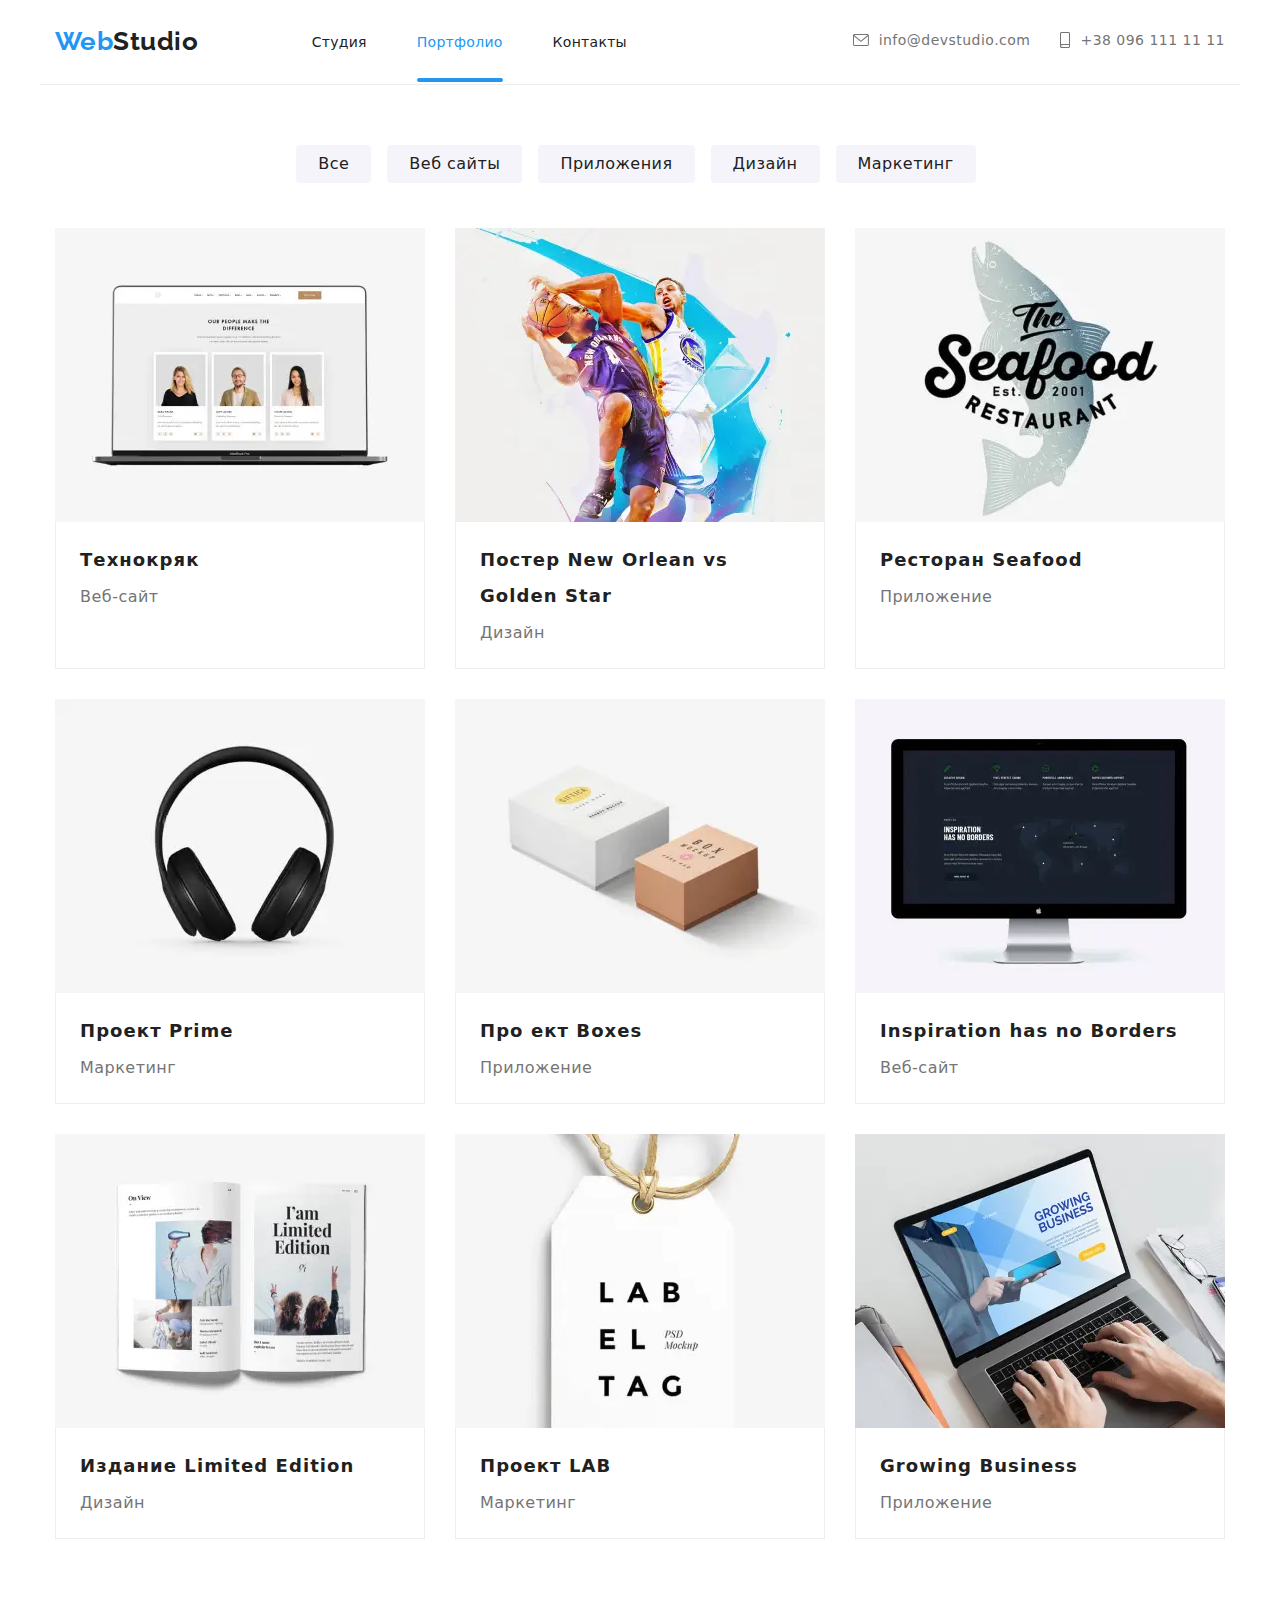
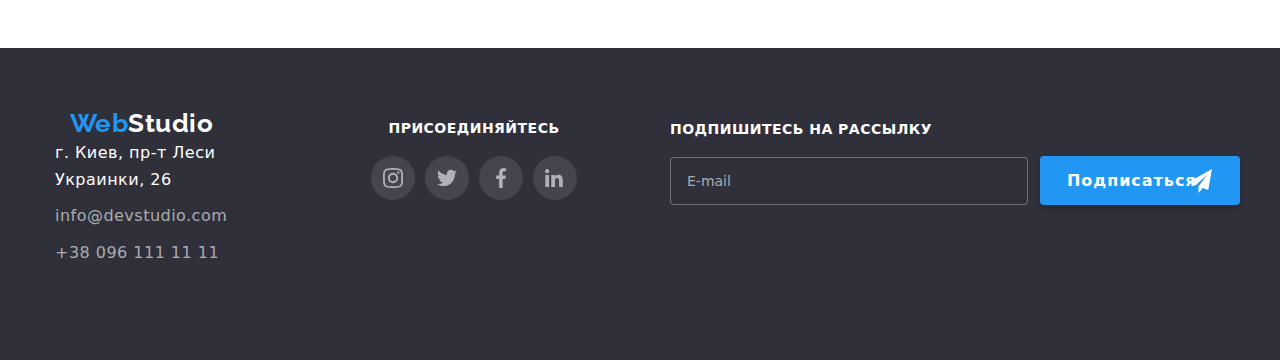
==== commit 5af8cabe: "changed_header_on_flex" ====
--- a/portfolio.html
+++ b/portfolio.html
@@ -10,79 +10,57 @@
     <link rel="stylesheet" href="./css/main.min.css">
 </head>
 <body>
-    <header class="header container">
-        <!-- logo -->
+<div class="container">
+    <header class="header">
+
         <div class="header-menu">
-    
+
             <div class="logo">
                 <a href="./index.html">
                     <span class="logo__span">Web</span>Studio</a>
             </div>
-    
-            <!-- navigation -->
-            <div class="header-menu__mobile-menu" data-menu>
-    
-    
-                <ul class="header-menu__navigation">
-                    <li class="header-menu__navigation-item"><a class="link active"
-                            href="./index.html">Студия</a></li>
-                    <li class="header-menu__navigation-item header-menu__navigation-item--active"><a class="link portfolio" href="./portfolio.html">Портфолио</a>
-                    </li>
-                    <li class="header-menu__navigation-item"><a class="link cts" href="">Контакты</a></li>
-                </ul>
-    
-    
-                <!-- email-phone -->
-                <ul class="header-menu__contacts">
-                    <li class="header-menu__contacts-item">
-                        <a class="header-menu__email" href="mailto:info@devstudio.com">
-                            <svg class="header-menu__icon-email">
-                                <use href="./images/symbol-defs.svg#icon-envelope"></use>
-                            </svg>
-                            info@devstudio.com
-                        </a>
-                    </li>
-                    <li class="header-menu__contacts-item">
-                        <a class="header-menu__phone" href="tel:+380961111111">
-                            <svg class="header-menu__icon-phone">
-                                <use href="./images/symbol-defs.svg#icon-smartphone"></use>
-                            </svg>
-                            +38 096 111 11 11
-                        </a>
-                    </li>
-                </ul>
-    
-                <div class="header-menu__social-monbile">
-                    <ul class="header-menu__social-list">
-                        <li class="header-menu__social-list-item">
-                            <a href="" class="header-menu__link">Instagram</a>
-                        </li>
-                        <li class="header-menu__social-list-item">
-                            <a href="" class="header-menu__link">Twitter</a>
-                        </li>
-                        <li class="header-menu__social-list-item">
-                            <a href="" class="header-menu__link">Facebook</a>
-                        </li>
-                        <li class="header-menu__social-list-item">
-                            <a href="" class="header-menu__link">LinkedIn</a>
-                        </li>
-                </div>
-    
-    
-    
-    
-            </div>
-    
+            <!--    <div class="header-menu__mobile-menu" data-menu> -->
+
+
+            <ul class="header-menu__navigation">
+                <li class="header-menu__navigation-item"><a class="link active"
+                        href="./index.html">Студия</a></li>
+                <li class="header-menu__navigation-item  header-menu__navigation-item--active"><a class="link portfolio" href="./portfolio.html">Портфолио</a>
+                </li>
+                <li class="header-menu__navigation-item"><a class="link cts" href="">Контакты</a></li>
+            </ul>
+
+
+            <ul class="header-menu__contacts">
+                <li class="header-menu__contacts-item">
+                    <a class="header-menu__email" href="mailto:info@devstudio.com">
+                        <svg class="header-menu__icon-email">
+                            <use href="./images/symbol-defs.svg#icon-envelope"></use>
+                        </svg>
+                        info@devstudio.com
+                    </a>
+                </li>
+                <li class="header-menu__contacts-item">
+                    <a class="header-menu__phone" href="tel:+380961111111">
+                        <svg class="header-menu__icon-phone">
+                            <use href="./images/symbol-defs.svg#icon-smartphone"></use>
+                        </svg>
+                        +38 096 111 11 11
+                    </a>
+                </li>
+            </ul>
+
             <button type="button" class="header-menu__phone-menu-icon" data-menu-button>
-                <svg class="header-menu__phone-menu-icons" width="24" height="16" aria-label="Переключатель мобильного меню"
-                    aria-expanded="false">
+                <svg class="header-menu__phone-menu-icons" width="24" height="16"
+                    aria-label="Переключатель мобильного меню" aria-expanded="false">
                     <use class="header-menu__icon-open" href="./images/symbol-defs.svg#icon-menu_24px"></use>
                     <use class="header-menu__icon-close" href="./images/symbol-defs.svg#icon-close_24px"></use>
                 </svg>
             </button>
-    
+
         </div>
     </header>
+</div>
     <main>
         <!-- портфолио -->
         <section class="portfolio">
@@ -596,6 +574,53 @@
 
     </section>
 </footer>
+<div class="header-menu__mobile-menu" data-menu>
+    <ul class="header-menu__navigation mobile">
+        <li class="header-menu__mobile-item "><a class="link active"
+                href="./index.html">Студия</a></li>
+        <li class="header-menu__mobile-item header-menu__navigation-item--active"><a class="link portfolio" href="./portfolio.html">Портфолио</a>
+        </li>
+        <li class="header-menu__mobile-item"><a class="link cts" href="">Контакты</a></li>
+    </ul>
+
+
+    <ul class="header-menu__contacts mobile">
+
+        <li class="header-menu__contacts-item">
+            <a class="header-menu__phone mobile" href="tel:+380961111111">
+                <svg class="header-menu__icon-phone">
+                    <use href="./images/symbol-defs.svg#icon-smartphone"></use>
+                </svg>
+                +38 096 111 11 11
+            </a>
+        </li>
+        <li class="header-menu__contacts-item">
+            <a class="header-menu__email mobile" href="mailto:info@devstudio.com">
+                <svg class="header-menu__icon-email">
+                    <use href="./images/symbol-defs.svg#icon-envelope"></use>
+                </svg>
+                info@devstudio.com
+            </a>
+        </li>
+    </ul>
+
+    <div class="header-menu__social-monbile mobile">
+        <ul class="header-menu__social-list">
+            <li class="header-menu__social-list-item">
+                <a href="" class="header-menu__link">Instagram</a>
+            </li>
+            <li class="header-menu__social-list-item">
+                <a href="" class="header-menu__link">Twitter</a>
+            </li>
+            <li class="header-menu__social-list-item">
+                <a href="" class="header-menu__link">Facebook</a>
+            </li>
+            <li class="header-menu__social-list-item">
+                <a href="" class="header-menu__link">LinkedIn</a>
+            </li>
+    </div>
+
+</div>
 <script src="./js/menu-mobile.js"></script>
 </body>
 </html>--- a/css/main.min.css
+++ b/css/main.min.css
@@ -1,3 +1,3 @@
 *,*::before,*::after{box-sizing:border-box;margin:0px;padding:0px}body{letter-spacing:00.03em;font-family:var(--font-family);color:var(--font-heading-color)}li{list-style:none}img{display:block;width:100%}a{text-decoration:none;display:block;color:inherit}button{cursor:pointer}input{cursor:pointer}/*! modern-normalize v1.1.0 | MIT License | https://github.com/sindresorhus/modern-normalize */*,::before,::after{box-sizing:border-box}.image{display:block}html{line-height:1.15;-webkit-text-size-adjust:100%;-moz-tab-size:4;tab-size:4}body{margin:0;font-family:system-ui,-apple-system,"Segoe UI",Roboto,Helvetica,Arial,sans-serif,"Apple Color Emoji","Segoe UI Emoji"}hr{height:0;color:inherit}abbr[title]{text-decoration:underline dotted}b,strong{font-weight:bolder}code,kbd,samp,pre{font-family:ui-monospace, SFMono-Regular, Consolas, "Liberation Mono", Menlo,- monospace;font-size:1em}small{font-size:80%}sub,sup{font-size:75%;line-height:0;position:relative;vertical-align:baseline}sub{bottom:-0.25em}sup{top:-0.5em}table{text-indent:0;border-color:inherit}button,input,optgroup,select,textarea{font-family:inherit;font-size:100%;line-height:1.15;margin:0}button,select{text-transform:none}button,[type="button"],[type="reset"],[type="submit"]{-webkit-appearance:button}::-moz-focus-inner{border-style:none;padding:0}:-moz-focusring{outline:1px dotted ButtonText}:-moz-ui-invalid{box-shadow:none}legend{padding:0}progress{vertical-align:baseline}::-webkit-inner-spin-button,::-webkit-outer-spin-button{height:auto}[type="search"]{-webkit-appearance:textfield;outline-offset:-2px}::-webkit-search-decoration{-webkit-appearance:none}::-webkit-file-upload-button{-webkit-appearance:button;font:inherit}summary{display:list-item}:root{--font-description-color: hsl(0, 0%, 46%);--font-heading-color: #212121;--accent-color: #ffffff;--hover-link-color: #2196f3;--background-basic: #e5e5e5;--background-team-color: #f5f4fa;--background-footer-color: #2f303a;--font-family: "Roboto", sans-serif;--font-size-header-footer-features: 14px;--font-size-command: 16px;--hover-web-color: #2196f3}.visually-hidden{position:absolute;white-space:nowrap;width:1px;height:1px;overflow:hidden;border:0;padding:0;clip:rect(0 0 0 0);clip-path:inset(50%);margin:-1px}.is-hidden{visibility:hidden;opacity:0;pointer-events:none}.is-hidden .modal.window{transform:translate(-50%, -50%) scale(0.9)}.header-menu__mobile-menu{display:none;position:absolute;width:100%;top:0px;left:0;margin:0 0;background-color:#ffff}.header-menu__mobile-menu.is-open{position:fixed;display:flex;flex-direction:column;overflow:scroll;z-index:1}@media screen and (max-width: 767px){.header-menu__mobile-menu{height:100vh;padding:48px 40px}}@media screen and (min-width: 768px){.header-menu__mobile-menu{position:relative;display:flex;align-items:center}}@media screen and (min-width: 1200px){.header-menu__mobile-menu{position:relative;display:inline-block}}@media screen and (max-width: 767px){.header-menu__navigation-and-contacts{display:flex;flex-direction:column;justify-content:space-between}}.header-menu__phone-menu-icon{margin:22px 23px 22px 0;display:block;background-color:transparent;border:none;z-index:10}.header-menu__phone-menu-icon .header-menu__icon-close{display:none}.header-menu__phone-menu-icon.is-open .header-menu__icon-close{display:block}.header-menu__phone-menu-icon.is-open .header-menu__icon-open{display:none}@media screen and (min-width: 768px){.header-menu__phone-menu-icon{display:none}}@media screen and (max-width: 767px){.header-menu__social-monbile{display:flex;margin-top:8%}}@media screen and (min-width: 768px){.header-menu__social-monbile{display:none}}.header-menu__social-list-item{display:inline-block;color:var(--hover-link-color);font-size:18px;line-height:1.22}.header-menu__social-list-item:not(:last-child){padding-right:10px;border-right:1px solid rgba(33,33,33,0.2)}.section{padding:0px 15px 60px 15px}@media (min-width: 1200px){.section{padding:94px 0px}}.section-title{font-size:36px;line-height:1.17}.container{width:100%;margin-left:auto;margin-right:auto}@media screen and (min-width: 480px){.container{width:480px}}@media screen and (min-width: 768px){.container{width:768px}}@media screen and (min-width: 1200px){.container{width:1200px}}@media screen and (min-width: 768px) and (max-width: 1200px){.container.section{padding-left:0;padding-right:0}}.logo{display:block;margin:16px 15px;font-family:Raleway;font-size:24px;color:var(--font-heading-color);font-weight:700;line-height:1.19}.logo:focus,.logo:hover{color:var(--hover-link-color)}@media screen and (min-width: 768px) and (max-width: 1200px){.logo{margin:26px 0 26px 15px}}@media screen and (min-width: 1200px){.logo{font-size:26px;margin:0;padding:24px 0 25px 0;position:absolute;z-index:10}}.logo__span{color:var(--hover-link-color)}.footer__logo{margin:0 0 20px 0}@media screen and (min-width: 1200px){.footer__logo{margin-top:0;padding:0 0 0 0;margin-top:60px;margin-bottom:20px}}@media screen and (min-width: 1200px){.logo.footer__logo{position:relative;margin:0}}@media screen and (max-width: 767px){.header-menu__navigation{display:flex;flex-direction:column}}@media screen and (min-width: 768px){.header-menu__navigation{display:flex;width:294px;justify-content:space-between;margin-left:88px}}@media screen and (min-width: 1200px){.header-menu__navigation{display:inline-block;width:inherit;margin-left:238px;width:302px}.header-menu__navigation .header-menu__navigation-item+.header-menu__navigation-item{margin-left:50px}}@media screen and (max-width: 767px){.header-menu__navigation-item{font-size:40px;color:var(--font-heading-color);font-weight:500;line-height:1.17;display:block;margin-bottom:48px;letter-spacing:0.02em;transition:color 250ms cubic-bezier(0.4, 0, 0.2, 1);cursor:pointer}}@media screen and (min-width: 768px){.header-menu__navigation-item{font-size:var(--font-size-header-footer-features);color:var(--font-heading-color);font-weight:500;line-height:1.17;position:relative;display:inline-block;padding:32px 0 32px;letter-spacing:0.02em;transition:color 250ms cubic-bezier(0.4, 0, 0.2, 1);cursor:pointer}.header-menu__navigation-item:hover,.header-menu__navigation-item:focus{color:var(--hover-link-color)}}.header-menu__navigation-item--active{color:var(--hover-link-color)}.header-menu__navigation-item--active::after{display:block;content:"";height:4px;width:100%;border-radius:2px;background-color:var(--hover-link-color);position:absolute;bottom:0}@media screen and (max-width: 767px){.header-menu__navigation-item--active::after{display:none}}.header-menu__phone,.header-menu__email{display:inline-flex;align-items:center}.header-menu__contacts{transition:color 250ms cubic-bezier(0.4, 0, 0.2, 1)}@media screen and (max-width: 767px){.header-menu__contacts{display:flex;flex-direction:column-reverse}}@media screen and (min-width: 768px){.header-menu__contacts{display:flex;flex-direction:column;margin-left:84px;font-size:12px;color:#757575;font-weight:500;line-height:1.17}}@media screen and (min-width: 1200px){.header-menu__contacts{margin:0 0 0 305px;display:inline-block;font-size:14px;color:#757575;font-weight:500;line-height:1.17}.header-menu__contacts .header-menu__contacts-item{display:inline-block;padding:32px 0}}.header-menu__contacts-item{cursor:pointer}.header-menu__contacts-item:focus,.header-menu__contacts-item:hover{color:var(--hover-link-color)}@media screen and (max-width: 767px){.header-menu__contacts{margin-top:38%;padding:0 0}.header-menu__contacts-item{padding:0 0;margin:0 0}}@media screen and (max-width: 767px){.header-menu__email{color:#757575;font-size:24px}.header-menu__phone{color:var(--hover-link-color);font-size:34px;font-weight:500;margin:0px 0 32px 0}}@media screen and (min-width: 1200px){.header-menu__contacts-item{padding:0}}@media screen and (min-width: 1200px){.header-menu__contacts-item+.header-menu__contacts-item{margin-left:30px}}@media screen and (min-width: 768px) and (max-width: 1200px){.header-menu__contacts-item:first-child{margin-bottom:10px}}@media screen and (max-width: 768px){.header-menu__icon-email{display:none}.header-menu__icon-phone{display:none}}@media screen and (min-width: 768px) and (max-width: 1200px){.header-menu__icon-email{display:inline-block;margin-right:8px;width:14px;height:10px;fill:currentColor}.header-menu__icon-phone{display:inline-block;width:10px;height:14px;margin-right:8px;fill:currentColor}}@media screen and (min-width: 1200px){.header-menu__icon-email{width:16px;height:12px;margin-right:10px;fill:currentColor}.header-menu__icon-phone{width:10px;height:16px;margin-right:10px;fill:currentColor}}.subscribe.btn{position:relative;padding:10px 0 10px 27px;text-align:left}.hero__order-btn{padding:10px 32px;min-width:200px;margin-top:40px;padding:10px 32px;background-color:var(--hover-link-color);border-radius:4px;border:transparent;box-shadow:0px 4px 4px rgba(0,0,0,0.15);font-size:16px;color:var(--accent-color);font-weight:700;line-height:1.88}.btn{display:inline-block;width:200px;background-color:#2196f3;box-shadow:0px 4px 4px rgba(0,0,0,0.15);border-radius:4px;border:0px;letter-spacing:0.06em;font-size:16px;color:var(--accent-color);font-weight:700;line-height:1.86}.name-btn{margin-left:0}.icon-send-btn{position:absolute;fill:var(--accent-color);margin-left:10px;top:13px;right:28px}.send.btn{background-color:var(--hover-web-color);transition:background-color 250ms cubic-bezier(0.4, 0, 0.2, 1)}.send.btn:hover,.send.btn:focus{background-color:#188ce8;box-shadow:0px 4px 4px rgba(0,0,0,0.15)}.send.btn{display:block;margin:30px auto 0 auto;padding:10px 0 10px}.filter{display:flex;justify-content:center;padding-bottom:50px;padding-top:60px}@media screen and (max-width: 768px){.filter{flex-wrap:wrap;justify-content:flex-start;padding-bottom:40px}}@media screen and (min-width: 768px){.filter{justify-content:center;padding-bottom:30px}}@media screen and (min-width: 1200px){.filter__item+.filter__item{margin-left:8px}}@media screen and (max-width: 768px){.filter__item{margin-left:0;padding-bottom:15px;padding-right:15px}}@media screen and (min-width: 768px){.filter__item{margin-right:8px}}.filter-button{min-height:38px;padding:6px 22px;background-color:#f5f4fa;text-align:center;border:0ch;border-radius:4px;letter-spacing:inherit;font-size:16px;color:var(--font-heading-color);font-weight:500;line-height:1.62;transition:color 250ms cubic-bezier(0.4, 0, 0.2, 1),background-color 250ms cubic-bezier(0.4, 0, 0.2, 1),box-shadow 250ms cubic-bezier(0.4, 0, 0.2, 1)}.filter-button:focus,.filter-button:hover{background-color:var(--hover-web-color);color:var(--accent-color);box-shadow:0px 3px 1px rgba(0,0,0,0.1),0px 1px 2px rgba(0,0,0,0.08),0px 2px 2px rgba(0,0,0,0.12)}.backdrop{position:relative;top:0;left:0;position:fixed;background-color:rgba(0,0,0,0.2);width:100%;height:100%;z-index:100;opacity:1;transition:opacity 250ms cubic-bezier(0.4, 0, 0.2, 1),visibility 250ms cubic-bezier(0.4, 0, 0.2, 1)}.modal-window{width:94%;position:absolute;background-color:#ffffff;top:50%;left:50%;transform:translate(-50%, -50%) scale(1);box-shadow:0px 1px 3px rgba(0,0,0,0.12),0px 1px 1px rgba(0,0,0,0.14),0px 2px 1px rgba(0,0,0,0.2);border-radius:4px;transition:transform 250ms cubic-bezier(0.4, 0, 0.2, 1);z-index:100}@media (min-width: 480px){.modal-window{width:450px}}@media (min-width: 768px) and (max-width: 1200px){.modal-window{width:450px;height:609px}}@media (min-width: 1200px){.modal-window{width:528px;height:581px}}.modal-window__content{padding:40px}.modal-window__message{text-align:center;font-size:20px;line-height:1.15;margin-bottom:12px}.modal-window__form{position:relative;display:flex;flex-direction:column;color:#757575;font-size:12px}.modal-window__form+.modal-window__form{margin-top:10px}.modal-window__input{height:40px;border:1px solid rgba(33,33,33,0.2);border-radius:4px;padding-left:42px;outline:none;transition:border-color 250ms cubic-bezier(0.4, 0, 0.2, 1)}.modal-window__input:focus,.modal-window__input:hover{border:1px solid #2196f3}.modal-window__input:focus ~ .modal-window__icon,.modal-window__input:hover ~ .modal-window__icon{fill:var(--hover-web-color)}.modal-window__text-area{resize:none;border:1px solid rgba(33,33,33,0.2);border-radius:4px;transition:border-color 250ms cubic-bezier(0.4, 0, 0.2, 1);outline:none;cursor:pointer}.modal-window__text-area:focus,.modal-window__text-area:hover{border:1px solid #2196f3}@media (min-width: 1200px){.modal-window__text-area{width:448px;height:120px}}.modal-window__icon{position:absolute;top:28px;left:15px;transition:fill 250ms cubic-bezier(0.4, 0, 0.2, 1)}.modal-window__forma-name{font-size:12px;font-weight:400;letter-spacing:0.01em;margin-bottom:4px}.modal-window__text-area[placeholder]{padding-top:12px;padding-left:16px}.close-btn{background-color:var(--accent-color);position:absolute;right:8px;top:8px;display:block;width:30px;height:30px;border:1px solid rgba(0,0,0,0.1);border-radius:50%}.close-btn:hover .close-btn__icon,.close-btn:focus .close-btn__icon{fill:var(--hover-web-color)}.close-btn__icon{transition:fill 250ms cubic-bezier(0.4, 0, 0.2, 1)}.modal-window__agreement{margin-top:20px;font-size:12px}@media (min-width: 1200px){.modal-window__agreement{font-size:14px}}.modal-window__link{display:inline-block;color:var(--hover-web-color);margin-left:5px;text-decoration:underline}.modal-window__agree{display:flex;align-items:center;justify-content:center}.modal-window__agree::before{display:inline-block;content:" ";margin-right:7px;width:16px;height:15px;background-image:url("../images/border-check.svg")}.modal-window__checkbox:checked ~ .modal-window__agree::before{background-color:var(--hover-web-color);border-radius:4px;background-image:url("../images/icon-check.svg");background-repeat:no-repeat;background-position:50% 50%;background-origin:content-box}.checkbox:checked ~ .agree::before{background-color:var(--hover-web-color);border-radius:4px;background-image:url("../images/icon-check.svg");background-repeat:no-repeat;background-position:50% 50%;background-origin:content-box}.social-link__icon{width:44px;height:44px;border-radius:50%;padding:12px 0;fill:#afb1b8;transition:fill 250ms cubic-bezier(0.4, 0, 0.2, 1)}.member__social-link:not(:first-child){margin-left:10px}.social-link__ln{display:block;width:44px;height:44px;border-radius:50%;transition:background-color 250ms cubic-bezier(0.4, 0, 0.2, 1)}.social-link__ln:hover .social-link__icon,.social-link__ln:focus .social-link__icon{fill:var(--accent-color)}.social-link__ln:hover,.social-link__ln:focus{background-color:var(--hover-link-color)}.footer__social-link{background-color:rgba(255,255,255,0.1);fill:var(--accent-color);border-radius:50%}.footer__social-link+.footer__social-link{margin-left:10px}.header{border-bottom-width:1px;border-bottom-style:solid;border-bottom-color:#ececec}.header-menu{width:100%;display:flex;align-items:center;position:relative;justify-content:space-between}@media screen and (min-width: 768px){.header-menu{display:flex;justify-content:left}}@media screen and (min-width: 1200px){.header-menu{display:inline-block}}.features{display:block}@media screen and (min-width: 768px) and (max-width: 1200px){.features{display:flex;flex-wrap:wrap;justify-content:center;margin:-15px}}@media screen and (min-width: 1200px){.features{display:flex;justify-content:space-between}}@media screen and (max-width: 767px){.features__item{width:100%;margin:0}}@media screen and (min-width: 768px){.features__item{width:354px;height:251px;margin:15px}}@media screen and (min-width: 1200px){.features__item{width:270px;height:120px}}.features__title{font-size:var(--font-size-header-footer-features);color:var(--font-heading-color);font-weight:700;line-height:1.14;margin-bottom:10px;text-transform:uppercase}@media screen and (max-width: 767px){.features__title{text-align:center}}.features__describe{font-size:var(--font-size-header-footer-features);color:#757575;font-weight:400;line-height:1.74}@media screen and (max-width: 767px){.features__describe{text-align:start}}.feautures__icon{width:354px;height:120px;padding:25px 0;margin-bottom:30px;border-radius:4px;background-color:#f5f4fa}@media screen and (max-width: 767px){.feautures__icon{width:100%}}@media screen and (min-width: 1200px){.feautures__icon{width:270px;height:120px;padding:25px 0;margin-bottom:30px;border-radius:4px;background-color:#f5f4fa}}.hero{margin-left:auto;margin-right:auto;margin-bottom:60px;padding:118px 0 118px;text-align:center;background-size:cover;background-position:center;background-image:linear-gradient(to right, rgba(47,48,58,0.4), rgba(47,48,58,0.4)),url("../images/hero/hero-mobile@1x.jpg");background-size:cover;background-repeat:no-repeat;background-position:center}@media screen and (min-device-pixel-ratio: 2), screen and (min-resolution: 192dpi), screen and (min-resolution: 2dppx){.hero{background-image:linear-gradient(rgba(47,48,58,0.4), rgba(47,48,58,0.4)),url("../images/hero/hero-mobile@2x.jpg")}}@media screen and (min-width: 480px){.hero{background-image:linear-gradient(rgba(47,48,58,0.4), rgba(47,48,58,0.4)),url("../images/hero/hero-mobile@1x.jpg")}}@media screen and (min-device-pixel-ratio: 2) and (min-width: 480px), screen and (min-resolution: 192dpi) and (min-width: 480px), screen and (min-resolution: 2dppx) and (min-width: 480px){.hero{background-image:linear-gradient(rgba(47,48,58,0.4), rgba(47,48,58,0.4)),url("../images/hero/hero-mobile@2x.jpg")}}@media screen and (min-width: 768px){.hero{background-image:linear-gradient(rgba(47,48,58,0.4), rgba(47,48,58,0.4)),url("../images/hero/Header-tablet.jpg")}}@media screen and (min-device-pixel-ratio: 2) and (min-width: 768px), screen and (min-resolution: 192dpi) and (min-width: 768px), screen and (min-resolution: 2dppx) and (min-width: 768px){.hero{background-image:linear-gradient(rgba(47,48,58,0.4), rgba(47,48,58,0.4)),url("../images/hero/Header-tablet@2x.jpg")}}@media screen and (min-width: 1200px){.hero{padding-top:200px;padding-bottom:200px;background-image:linear-gradient(rgba(47,48,58,0.4), rgba(47,48,58,0.4)),url("../images/hero/hero-desktop.jpg")}.hero-title{font-size:44px;line-height:1.36}}@media screen and (min-device-pixel-ratio: 2) and (min-width: 1200px), screen and (min-resolution: 192dpi) and (min-width: 1200px), screen and (min-resolution: 2dppx) and (min-width: 1200px){.hero{background-image:linear-gradient(rgba(47,48,58,0.4), rgba(47,48,58,0.4)),url("../images/hero/hero-desktop2x.jpg")}}.hero .hero__title{text-transform:uppercase;text-align:center;letter-spacing:0.06em;font-size:26px;color:var(--accent-color);font-weight:900;line-height:1.62}@media screen and (min-width: 1200px){.hero .hero__title{font-size:44px;color:var(--accent-color);font-weight:900;line-height:1.62}}.section.expertise{padding-top:94px}@media screen and (max-width: 1200px){.section.expertise{display:none}}.container__expertises-title{color:var(--font-heading-color);text-align:center;margin-bottom:50px;font-size:36px}.expertises{position:relative;display:flex;justify-content:space-between;z-index:1}.expertises__item{position:relative}.expertises__title{text-align:center;width:100%;height:70px;background-color:rgba(47,48,58,0.8);position:absolute;bottom:0;padding:27px 0 27px;text-transform:uppercase;font-size:var(--font-size-header-footer-features);color:var(--accent-color);font-weight:700;line-height:1.17}.team{width:100%;background-color:#f5f4fa;text-align:center;line-height:1.17;padding-top:60px}@media screen and (min-width: 1200px){.team{padding:94px 0}}.team__title{text-align:center;font-size:28px;margin-bottom:30px}@media screen and (min-width: 1200px){.team__title{font-size:36px;margin-bottom:50px}}.member__name{margin-top:30px;font-weight:500;font-size:var(--font-size-command)}.member__position{margin-top:10px;color:var(--font-description-color);font-size:var(--font-size-command)}@media screen and (max-width: 767px){.members{display:block;width:100%}}@media screen and (min-width: 768px) and (max-width: 1200px){.members{width:768px;display:flex;flex-wrap:wrap;margin-left:auto;margin-right:auto}}@media screen and (min-width: 1200px){.members{display:flex;justify-content:space-between}}.member{box-shadow:0px 1px 3px rgba(0,0,0,0.12),0px 1px 1px rgba(0,0,0,0.14),0px 2px 1px rgba(0,0,0,0.2);border-radius:0px 0px 4px 4px;background:var(--accent-color)}@media screen and (max-width: 767px){.member{width:100%}}@media screen and (min-width: 768px) and (max-width: 1200px){.member{width:354px;margin:15px}}.member .member__social-media{display:flex;justify-content:center;text-align:center;padding:16px 0px 24px}@media screen and (max-width: 767px){.member:not(:last-child){margin-bottom:30px}}.customers__title{text-align:center;margin-top:60px;margin-bottom:30px}@media screen and (min-width: 1200px){.customers__title{margin-bottom:50px;margin-top:0;font-size:36px;color:var(--font-heading-color);font-weight:700;line-height:1.17}}.customers-list{display:flex;flex-wrap:wrap;justify-content:center;margin:-15px}@media screen and (min-width: 1200px){.customers-list{flex-wrap:nowrap}}.customer{margin:15px;width:210px}@media screen and (max-width: 479px){.customer{width:100%}}@media screen and (min-width: 768px) and (max-width: 1200px){.customer{width:226px}}.customer__link{height:92px;display:flex;justify-content:center;align-items:center;border:1px solid #afb1b8;border-radius:4px;transition:border 250ms cubic-bezier(0.4, 0, 0.2, 1)}.customer__link:hover,.customer__link:focus{border:1px solid var(--hover-web-color)}.customer__link:hover .customer__icon,.customer__link:focus .customer__icon{fill:var(--hover-web-color)}@media screen and (min-width: 1200px){.customer__link{display:flex;width:170px}}.customer__icon{display:flex;align-items:center;fill:#afb1b8;transition:fill 250ms cubic-bezier(0.4, 0, 0.2, 1)}@media screen and (min-width: 1200px){.section.container{padding-top:0}}.projects{display:block}@media screen and (min-width: 768px){.projects{display:flex;justify-content:left;flex-wrap:wrap;margin:-15px}}@media screen and (min-width: 1200px){.projects{display:flex;flex-wrap:wrap;margin:0}}.projects__link{position:relative;transition:box-shadow 250ms cubic-bezier(0.4, 0, 0.2, 1)}.projects__link:hover,.projects__link:focus{box-shadow:0px 1px 1px rgba(0,0,0,0.12),0px 4px 4px rgba(0,0,0,0.06),1px 4px 6px rgba(0,0,0,0.16)}.projects__link:hover .projects__describe,.projects__link:focus .projects__describe{transform:translateY(-100%)}.projects__image-overlay{position:relative;overflow:hidden}.projects__describe{display:block;height:100%;position:absolute;width:100%;padding:63px 24px;margin-top:0 24px;background-color:rgba(33,150,243,0.9);transform:translateY(0%);transition:transform 250ms cubic-bezier(0.4, 0, 0.2, 1);font-size:18px;color:var(--accent-color);font-weight:400;line-height:1.56}@media screen and (max-width: 768px){.projects__describe{display:flex;align-items:center}}.projects__image-overlay{position:relative;overflow:hidden}@media screen and (max-width: 768px){.projects__item:not(:last-child){margin-bottom:30px}}@media screen and (min-width: 768px){.projects__item{margin:15px;width:calc(50% - 30px)}}@media screen and (min-width: 1200px){.projects__item{width:370px}}.projects__capture{padding:20px 24px;border-right:1px solid #eeeeee;border-left:1px solid #eeeeee;border-bottom:1px solid #eeeeee}.projects__name{white-space:nowrap;display:inline-block;margin-bottom:4px;letter-spacing:0.06em;font-size:18px;color:var(--font-heading-color);font-weight:700;line-height:2}.projects__kind{display:block;font-size:16px;line-height:1.88;color:#757575}.footer{padding-top:0px;background-color:var(--background-footer-color);color:var(--accent-color);--font-heading-color: var(--accent-color)}.footer-content{display:block;padding-top:60px;text-align:center}@media screen and (min-width: 1200px){.footer-content{width:1600px;display:flex;text-align:left}}.footer-content__mail,.footer-content__phone{color:rgba(255,255,255,0.6);margin-top:9px}.footer-content__mail:hover,.footer-content__mail:focus,.footer-content__phone:hover,.footer-content__phone:focus{color:var(--hover-web-color)}.footer-conten__media{margin-top:60px;text-align:center}@media screen and (min-width: 768px) and (max-width: 1200px){.footer-conten__media{margin-top:5px}}@media screen and (min-width: 1200px){.footer-conten__media{margin-top:12px;margin-left:70px}}.footer-conten__media-title{font-size:var(--font-size-header-footer-features);text-transform:uppercase;font-weight:700;line-height:1.18}.footer-content__social-media{display:flex;justify-content:center;margin-top:20px}.footer-content__adress{line-height:1.71;font-style:normal}.footer__form{padding-top:60px;padding-bottom:60px;display:flex;align-items:center;flex-direction:column}@media screen and (min-width: 1200px){.footer__form{display:flex;justify-content:center;padding-top:12px;flex-direction:row}}.footer-conten__subscribe-section{display:flex;flex-direction:column;justify-content:center;font-size:14px;font-weight:bold;text-transform:uppercase;width:450px}@media screen and (max-width: 479px){.footer-conten__subscribe-section{width:100%;padding:0 15px}}@media screen and (min-width: 1200px){.footer-conten__subscribe-section{width:358px;margin-left:93px}}.footer-content__subscribe-label{margin-bottom:20px}.footer-content__subscribe-email{padding:15px 16px;background-color:var(--background-footer-color);border:1px solid rgba(255,255,255,0.3);border-radius:4px;color:var(--accent-color)}.footer-content__subscribe-email::-webkit-input-placeholder{color:rgba(255,255,255,0.6)}.footer-content__submit-button{margin-top:20px}@media (min-width: 1200px){.footer-content__submit-button{margin-top:35px;margin-left:12px}}@media screen and (min-width: 768px){.footer-content__adress-and-media{display:flex;justify-content:space-around}}@media screen and (min-width: 1200px){.footer-content__adress-logo{margin-left:15px}}
+ monospace;font-size:1em}small{font-size:80%}sub,sup{font-size:75%;line-height:0;position:relative;vertical-align:baseline}sub{bottom:-0.25em}sup{top:-0.5em}table{text-indent:0;border-color:inherit}button,input,optgroup,select,textarea{font-family:inherit;font-size:100%;line-height:1.15;margin:0}button,select{text-transform:none}button,[type="button"],[type="reset"],[type="submit"]{-webkit-appearance:button}::-moz-focus-inner{border-style:none;padding:0}:-moz-focusring{outline:1px dotted ButtonText}:-moz-ui-invalid{box-shadow:none}legend{padding:0}progress{vertical-align:baseline}::-webkit-inner-spin-button,::-webkit-outer-spin-button{height:auto}[type="search"]{-webkit-appearance:textfield;outline-offset:-2px}::-webkit-search-decoration{-webkit-appearance:none}::-webkit-file-upload-button{-webkit-appearance:button;font:inherit}summary{display:list-item}:root{--font-description-color: hsl(0, 0%, 46%);--font-heading-color: #212121;--accent-color: #ffffff;--hover-link-color: #2196f3;--background-basic: #e5e5e5;--background-team-color: #f5f4fa;--background-footer-color: #2f303a;--font-family: "Roboto", sans-serif;--font-size-header-footer-features: 14px;--font-size-command: 16px;--hover-web-color: #2196f3}.visually-hidden{position:absolute;white-space:nowrap;width:1px;height:1px;overflow:hidden;border:0;padding:0;clip:rect(0 0 0 0);clip-path:inset(50%);margin:-1px}.is-hidden{visibility:hidden;opacity:0;pointer-events:none}.is-hidden .modal.window{transform:translate(-50%, -50%) scale(0.9)}.header-menu__mobile-menu{display:none;position:absolute;width:100%;top:0px;left:0;margin:0 0;background-color:#ffff}.header-menu__mobile-menu.is-open{position:fixed;display:flex;flex-direction:column;justify-content:space-between;overflow:scroll;z-index:1}@media screen and (max-width: 768px){.header-menu__mobile-menu{height:100vh;padding:48px 40px}}@media screen and (min-width: 768px){.header-menu__mobile-menu{position:relative;display:none;align-items:center}}@media screen and (min-width: 1200px){.header-menu__mobile-menu{position:relative;display:none}}@media screen and (max-width: 768px){.header-menu__navigation-and-contacts{display:flex;flex-direction:column;justify-content:space-between}}.header-menu__phone-menu-icon{margin:22px 23px 22px 0;display:block;background-color:transparent;border:none;z-index:10}.header-menu__phone-menu-icon .header-menu__icon-close{display:none}.header-menu__phone-menu-icon.is-open .header-menu__icon-close{display:block}.header-menu__phone-menu-icon.is-open .header-menu__icon-open{display:none}@media screen and (min-width: 768px){.header-menu__phone-menu-icon{display:none}}.header-menu__social-monbile.mobile{display:none;margin-top:8vh}@media screen and (min-width: 480px){.header-menu__social-monbile.mobile{margin-top:64px}}@media screen and (max-width: 768px){.header-menu__social-monbile.mobile{display:flex}}.header-menu__social-list-item{display:inline-block;color:var(--hover-link-color);font-size:18px;line-height:1.22}.header-menu__social-list-item:not(:last-child){padding-right:10px;border-right:1px solid rgba(33,33,33,0.2)}.header-menu__social-list-item{font-size:3.8vw;line-height:1.22}.header-menu__social-list-item:not(:last-child){padding-right:2vw;border-right:1px solid rgba(33,33,33,0.2)}.section{padding:0px 15px 60px 15px}@media (min-width: 1200px){.section{padding:94px 0px}}.section-title{font-size:36px;line-height:1.17}.container{width:100%;margin-left:auto;margin-right:auto}@media screen and (min-width: 480px){.container{width:480px}}@media screen and (min-width: 768px){.container{width:768px}}@media screen and (min-width: 1200px){.container{width:1200px}}@media screen and (min-width: 768px) and (max-width: 1200px){.container.section{padding-left:0;padding-right:0}}.logo{display:block;margin:16px 15px;font-family:Raleway;font-size:24px;color:var(--font-heading-color);font-weight:700;line-height:1.19}.logo:focus,.logo:hover{color:var(--hover-link-color)}@media screen and (min-width: 768px) and (max-width: 1200px){.logo{margin:26px 0 26px 15px}}@media screen and (min-width: 1200px){.logo{font-size:26px;margin:0;left:15px;padding:24px 0 25px 0}}.logo__span{color:var(--hover-link-color)}.footer__logo{margin:0 0 20px 0}@media screen and (min-width: 1200px){.footer__logo{margin-top:0;padding:0 0 0 0;margin-top:60px;margin-bottom:20px}}@media screen and (min-width: 1200px){.logo.footer__logo{position:relative;margin:0}}.header-menu__navigation{display:none}@media screen and (min-width: 768px){.header-menu__navigation{display:flex;width:294px;justify-content:space-between;margin-left:88px}}@media screen and (min-width: 1200px){.header-menu__navigation{display:flex;margin-left:-49.6px}.header-menu__navigation .header-menu__navigation-item+.header-menu__navigation-item{margin-left:50px}}.header-menu__navigation.mobile{display:flex;flex-direction:column}@media screen and (max-width: 768px){.header-menu__mobile-item{font-size:8.3vw;color:var(--font-heading-color);font-weight:500;line-height:1.17;display:block;margin-bottom:48px;letter-spacing:0.02em;transition:color 250ms cubic-bezier(0.4, 0, 0.2, 1);cursor:pointer}}@media screen and (max-width: 480px){.header-menu__navigation-item{font-size:8.3vw;margin-bottom:6vh}}@media screen and (min-width: 768px){.header-menu__navigation-item{font-size:var(--font-size-header-footer-features);color:var(--font-heading-color);font-weight:500;line-height:1.17;position:relative;display:inline-block;padding:32px 0 32px;letter-spacing:0.02em;transition:color 250ms cubic-bezier(0.4, 0, 0.2, 1);cursor:pointer}.header-menu__navigation-item:hover,.header-menu__navigation-item:focus{color:var(--hover-link-color)}}.header-menu__navigation-item--active{color:var(--hover-link-color)}.header-menu__navigation-item--active::after{display:none;content:"";height:4px;width:100%;border-radius:2px;background-color:var(--hover-link-color);position:absolute;bottom:0}@media screen and (min-width: 768px){.header-menu__navigation-item--active::after{display:block}}.header-menu__phone,.header-menu__email{display:inline-flex;align-items:center}.header-menu__contacts{transition:color 250ms cubic-bezier(0.4, 0, 0.2, 1);display:flex;flex-direction:column-reverse;display:none}.header-menu__contacts.mobile{display:none}@media screen and (max-width: 768px){.header-menu__contacts.mobile{display:flex;flex-direction:column}}@media screen and (min-width: 768px){.header-menu__contacts{display:flex;flex-direction:column;margin-left:84px;font-size:12px;color:#757575;font-weight:500;line-height:1.17}}@media screen and (min-width: 1200px){.header-menu__contacts{display:flex;flex-direction:row;font-size:14px;color:#757575;font-weight:500;line-height:1.17}.header-menu__contacts .header-menu__contacts-item{display:inline-block;padding:32px 0}}.header-menu__contacts-item{cursor:pointer}.header-menu__contacts-item:focus,.header-menu__contacts-item:hover{color:var(--hover-link-color)}@media screen and (max-width: 768px){.header-menu__contacts.mobile{margin-top:38%;padding:0 0}.header-menu__contacts-item.mobile{padding:0 0;margin:0 0}}.header-menu__email.mobile{color:#757575;font-size:24px}.header-menu__phone.mobile{color:var(--hover-link-color);font-size:7vw;font-weight:500;margin:0px 0 4vh 0}@media screen and (max-width: 480px){color:#757575;.header-menu__email{font-size:5vw}}@media screen and (min-width: 1200px){.header-menu__contacts-item{padding:0}}@media screen and (min-width: 1200px){.header-menu__contacts-item+.header-menu__contacts-item{margin-left:30px}}@media screen and (min-width: 768px){.header-menu__contacts-item:first-child{margin-bottom:10px}}@media screen and (min-width: 1200px){.header-menu__contacts-item:first-child{margin-bottom:0px}}@media screen and (max-width: 768px){.header-menu__icon-email{display:none}.header-menu__icon-phone{display:none}}@media screen and (min-width: 768px) and (max-width: 1200px){.header-menu__icon-email{display:inline-block;margin-right:8px;width:14px;height:10px;fill:currentColor}.header-menu__icon-phone{display:inline-block;width:10px;height:14px;margin-right:8px;fill:currentColor}}@media screen and (min-width: 1200px){.header-menu__icon-email{width:16px;height:12px;margin-right:10px;fill:currentColor}.header-menu__icon-phone{width:10px;height:16px;margin-right:10px;fill:currentColor}}.subscribe.btn{position:relative;padding:10px 0 10px 27px;text-align:left}.hero__order-btn{padding:10px 32px;min-width:200px;margin-top:40px;padding:10px 32px;background-color:var(--hover-link-color);border-radius:4px;border:transparent;box-shadow:0px 4px 4px rgba(0,0,0,0.15);font-size:16px;color:var(--accent-color);font-weight:700;line-height:1.88}.btn{display:inline-block;width:200px;background-color:#2196f3;box-shadow:0px 4px 4px rgba(0,0,0,0.15);border-radius:4px;border:0px;letter-spacing:0.06em;font-size:16px;color:var(--accent-color);font-weight:700;line-height:1.86}.name-btn{margin-left:0}.icon-send-btn{position:absolute;fill:var(--accent-color);margin-left:10px;top:13px;right:28px}.send.btn{background-color:var(--hover-web-color);transition:background-color 250ms cubic-bezier(0.4, 0, 0.2, 1)}.send.btn:hover,.send.btn:focus{background-color:#188ce8;box-shadow:0px 4px 4px rgba(0,0,0,0.15)}.send.btn{display:block;margin:30px auto 0 auto;padding:10px 0 10px}.filter{display:flex;justify-content:center;padding-bottom:50px;padding-top:60px}@media screen and (max-width: 768px){.filter{flex-wrap:wrap;justify-content:flex-start;padding-bottom:40px}}@media screen and (min-width: 768px){.filter{justify-content:center;padding-bottom:30px}}@media screen and (min-width: 1200px){.filter__item+.filter__item{margin-left:8px}}@media screen and (max-width: 768px){.filter__item{margin-left:0;padding-bottom:15px;padding-right:15px}}@media screen and (min-width: 768px){.filter__item{margin-right:8px}}.filter-button{min-height:38px;padding:6px 22px;background-color:#f5f4fa;text-align:center;border:0ch;border-radius:4px;letter-spacing:inherit;font-size:16px;color:var(--font-heading-color);font-weight:500;line-height:1.62;transition:color 250ms cubic-bezier(0.4, 0, 0.2, 1),background-color 250ms cubic-bezier(0.4, 0, 0.2, 1),box-shadow 250ms cubic-bezier(0.4, 0, 0.2, 1)}.filter-button:focus,.filter-button:hover{background-color:var(--hover-web-color);color:var(--accent-color);box-shadow:0px 3px 1px rgba(0,0,0,0.1),0px 1px 2px rgba(0,0,0,0.08),0px 2px 2px rgba(0,0,0,0.12)}.backdrop{position:relative;top:0;left:0;position:fixed;background-color:rgba(0,0,0,0.2);width:100%;height:100%;z-index:100;opacity:1;transition:opacity 250ms cubic-bezier(0.4, 0, 0.2, 1),visibility 250ms cubic-bezier(0.4, 0, 0.2, 1)}.modal-window{width:94%;position:absolute;background-color:#ffffff;top:50%;left:50%;transform:translate(-50%, -50%) scale(1);box-shadow:0px 1px 3px rgba(0,0,0,0.12),0px 1px 1px rgba(0,0,0,0.14),0px 2px 1px rgba(0,0,0,0.2);border-radius:4px;transition:transform 5000ms cubic-bezier(0.4, 0, 0.2, 1);z-index:100}@media (min-width: 480px){.modal-window{width:450px}}@media (min-width: 768px) and (max-width: 1200px){.modal-window{width:450px;height:609px}}@media (min-width: 1200px){.modal-window{width:528px;height:581px}}.modal-window__content{padding:40px}.modal-window__message{text-align:center;font-size:20px;line-height:1.15;margin-bottom:12px}@media screen and (max-width: 480px){.modal-window__content{padding:8.3vw}.modal-window__message{text-align:center;font-size:4.2vw;line-height:1.15;margin-bottom:2.5vw}}.modal-window__form{position:relative;display:flex;flex-direction:column;color:#757575;font-size:12px}.modal-window__form+.modal-window__form{margin-top:10px}.modal-window__input{height:40px;border:1px solid rgba(33,33,33,0.2);border-radius:4px;padding-left:42px;outline:none;transition:border-color 250ms cubic-bezier(0.4, 0, 0.2, 1)}.modal-window__input:focus,.modal-window__input:hover{border:1px solid #2196f3}.modal-window__input:focus ~ .modal-window__icon,.modal-window__input:hover ~ .modal-window__icon{fill:var(--hover-web-color)}.modal-window__text-area{resize:none;border:1px solid rgba(33,33,33,0.2);border-radius:4px;transition:border-color 250ms cubic-bezier(0.4, 0, 0.2, 1);outline:none;cursor:pointer}.modal-window__text-area:focus,.modal-window__text-area:hover{border:1px solid #2196f3}@media (min-width: 1200px){.modal-window__text-area{width:448px;height:120px}}.modal-window__icon{position:absolute;top:28px;left:15px;transition:fill 250ms cubic-bezier(0.4, 0, 0.2, 1)}.modal-window__forma-name{font-size:12px;font-weight:400;letter-spacing:0.01em;margin-bottom:4px}.modal-window__text-area[placeholder]{padding-top:12px;padding-left:16px}.close-btn{background-color:var(--accent-color);position:absolute;right:8px;top:8px;display:block;width:30px;height:30px;border:1px solid rgba(0,0,0,0.1);border-radius:50%}.close-btn:hover .close-btn__icon,.close-btn:focus .close-btn__icon{fill:var(--hover-web-color)}.close-btn__icon{transition:fill 250ms cubic-bezier(0.4, 0, 0.2, 1)}.modal-window__agreement{margin-top:20px;font-size:12px}@media (max-width: 468px){.modal-window__agreemen{font-size:2.5vw}}.modal-window__agreement{margin-top:20px;font-size:12px}@media (min-width: 1200px){.modal-window__agreement{font-size:14px}}@media (max-width: 480px){.modal-window__agreement{font-size:2.5vw}}.modal-window__link{display:inline-block;color:var(--hover-web-color);margin-left:1vw;text-decoration:underline}.modal-window__agree{display:flex;align-items:center;justify-content:left}.modal-window__agree::before{display:inline-block;content:" ";margin-right:7px;width:16px;height:15px;background-image:url("../images/border-check.svg")}@media screen and (max-width: 480px){.modal-window__agree::before{display:inline-block;content:" ";margin-right:1.4vw;width:3.3vw;height:3.1vw;background-image:url("../images/border-check.svg");background-size:contain;background-repeat:no-repeat}}.modal-window__checkbox:checked ~ .modal-window__agree::before{background-color:var(--hover-web-color);border-radius:4px;background-image:url("../images/icon-check.svg");background-repeat:no-repeat;background-position:50% 50%;background-origin:content-box}.checkbox:checked ~ .agree::before{background-color:var(--hover-web-color);border-radius:4px;background-image:url("../images/icon-check.svg");background-repeat:no-repeat;background-position:50% 50%;background-origin:content-box}.social-link__icon{width:44px;height:44px;border-radius:50%;padding:12px 0;fill:#afb1b8;transition:fill 250ms cubic-bezier(0.4, 0, 0.2, 1)}.member__social-link:not(:first-child){margin-left:10px}.social-link__ln{display:block;width:44px;height:44px;border-radius:50%;transition:background-color 250ms cubic-bezier(0.4, 0, 0.2, 1)}.social-link__ln:hover .social-link__icon,.social-link__ln:focus .social-link__icon{fill:var(--accent-color)}.social-link__ln:hover,.social-link__ln:focus{background-color:var(--hover-link-color)}.footer__social-link{background-color:rgba(255,255,255,0.1);fill:var(--accent-color);border-radius:50%}.footer__social-link+.footer__social-link{margin-left:10px}.header{position:relative;border-bottom-width:1px;border-bottom-style:solid;border-bottom-color:#ececec}.header-menu{display:flex;align-items:center;position:relative;justify-content:space-between;padding-left:15px;padding-right:15px}.header-menu.is-open{align-items:flex-start;justify-content:right;top:0;left:0;width:100%;height:100vh}@media screen and (min-width: 768px){.header-menu.is-open .header-menu{display:flex;justify-content:left}}@media screen and (min-width: 1200px){.header-menu.is-open .header-menu{display:flex;justify-content:space-between}}.features{display:block}@media screen and (min-width: 768px) and (max-width: 1200px){.features{display:flex;flex-wrap:wrap;justify-content:center;margin:-15px}}@media screen and (min-width: 1200px){.features{display:flex;justify-content:space-between}}@media screen and (max-width: 768px){.features__item{width:100%;margin:0}}@media screen and (min-width: 768px){.features__item{width:354px;height:251px;margin:15px}}@media screen and (min-width: 1200px){.features__item{width:270px;height:120px}}.features__title{font-size:var(--font-size-header-footer-features);color:var(--font-heading-color);font-weight:700;line-height:1.14;margin-bottom:10px;text-transform:uppercase}@media screen and (max-width: 768px){.features__title{text-align:center}}.features__describe{font-size:var(--font-size-header-footer-features);color:#757575;font-weight:400;line-height:1.74}@media screen and (max-width: 768px){.features__describe{text-align:start}}.feautures__icon{width:354px;height:120px;padding:25px 0;margin-bottom:30px;border-radius:4px;background-color:#f5f4fa}@media screen and (max-width: 768px){.feautures__icon{width:100%}}@media screen and (min-width: 1200px){.feautures__icon{width:270px;height:120px;padding:25px 0;margin-bottom:30px;border-radius:4px;background-color:#f5f4fa}}.hero{max-width:1600px;margin-left:auto;margin-right:auto;margin-bottom:60px;padding:118px 0 118px 0;text-align:center;background-size:cover;background-position:center;background-image:linear-gradient(to right, rgba(47,48,58,0.4), rgba(47,48,58,0.4)),url("../images/hero/hero-mobile@1x.jpg");background-size:cover;background-repeat:no-repeat;background-position:center}@media screen and (min-device-pixel-ratio: 2), screen and (min-resolution: 192dpi), screen and (min-resolution: 2dppx){.hero{background-image:linear-gradient(rgba(47,48,58,0.4), rgba(47,48,58,0.4)),url("../images/hero/hero-mobile@2x.jpg")}}@media screen and (min-width: 480px){.hero{background-image:linear-gradient(rgba(47,48,58,0.4), rgba(47,48,58,0.4)),url("../images/hero/hero-mobile@1x.jpg")}}@media screen and (min-device-pixel-ratio: 2) and (min-width: 480px), screen and (min-resolution: 192dpi) and (min-width: 480px), screen and (min-resolution: 2dppx) and (min-width: 480px){.hero{background-image:linear-gradient(rgba(47,48,58,0.4), rgba(47,48,58,0.4)),url("../images/hero/hero-mobile@2x.jpg")}}@media screen and (min-width: 768px){.hero{background-image:linear-gradient(rgba(47,48,58,0.4), rgba(47,48,58,0.4)),url("../images/hero/Header-tablet.jpg")}}@media screen and (min-device-pixel-ratio: 2) and (min-width: 768px), screen and (min-resolution: 192dpi) and (min-width: 768px), screen and (min-resolution: 2dppx) and (min-width: 768px){.hero{background-image:linear-gradient(rgba(47,48,58,0.4), rgba(47,48,58,0.4)),url("../images/hero/Header-tablet@2x.jpg")}}@media screen and (min-width: 1200px){.hero{padding-top:200px;padding-bottom:200px;background-image:linear-gradient(rgba(47,48,58,0.4), rgba(47,48,58,0.4)),url("../images/hero/hero-desktop.jpg")}.hero-title{font-size:44px;line-height:1.36}}@media screen and (min-device-pixel-ratio: 2) and (min-width: 1200px), screen and (min-resolution: 192dpi) and (min-width: 1200px), screen and (min-resolution: 2dppx) and (min-width: 1200px){.hero{background-image:linear-gradient(rgba(47,48,58,0.4), rgba(47,48,58,0.4)),url("../images/hero/hero-desktop2x.jpg")}}.hero .hero__title{text-transform:uppercase;text-align:center;letter-spacing:0.06em;font-size:5.4vw;color:var(--accent-color);font-weight:900;line-height:1.62}@media screen and (min-width: 480px){.hero .hero__title{font-size:26px}}@media screen and (min-width: 1200px){.hero .hero__title{font-size:44px;color:var(--accent-color);font-weight:900;line-height:1.62}}.section.expertise{display:none}@media screen and (min-width: 1200px){.section.expertise{display:block;padding-top:94px}}.container__expertises-title{color:var(--font-heading-color);text-align:center;margin-bottom:50px;font-size:36px}.expertises{position:relative;display:flex;justify-content:space-between;z-index:1}.expertises__item{position:relative}.expertises__title{text-align:center;width:100%;height:70px;background-color:rgba(47,48,58,0.8);position:absolute;bottom:0;padding:27px 0 27px;text-transform:uppercase;font-size:var(--font-size-header-footer-features);color:var(--accent-color);font-weight:700;line-height:1.17}.team{background-color:#f5f4fa;text-align:center;line-height:1.17;padding-top:60px}@media screen and (min-width: 1200px){.team{padding:94px 0}}.team__title{text-align:center;font-size:28px;margin-bottom:30px}@media screen and (min-width: 1200px){.team__title{font-size:36px;margin-bottom:50px}}.member__name{margin-top:30px;font-weight:500;font-size:var(--font-size-command)}.member__position{margin-top:10px;color:var(--font-description-color);font-size:var(--font-size-command)}@media screen and (max-width: 767px){.members{display:block;width:100%}}@media screen and (min-width: 768px){.members{width:768px;display:flex;flex-wrap:wrap;margin-left:auto;margin-right:auto}}@media screen and (min-width: 1200px){.members{width:100%;display:flex;justify-content:space-between;flex-wrap:nowrap}}.member{box-shadow:0px 1px 3px rgba(0,0,0,0.12),0px 1px 1px rgba(0,0,0,0.14),0px 2px 1px rgba(0,0,0,0.2);border-radius:0px 0px 4px 4px;background:var(--accent-color)}@media screen and (max-width: 767px){.member{width:100%}}@media screen and (min-width: 768px){.member{width:354px;margin:15px}}@media screen and (min-width: 1200px){.member{width:270x;margin:15px}}.member .member__social-media{display:flex;justify-content:center;text-align:center;padding:16px 0px 24px}@media screen and (max-width: 767px){.member:not(:last-child){margin-bottom:30px}}.customers__title{text-align:center;margin-top:60px;margin-bottom:30px}@media screen and (min-width: 1200px){.customers__title{margin-bottom:50px;margin-top:0;font-size:36px;color:var(--font-heading-color);font-weight:700;line-height:1.17}}.customers-list{display:flex;flex-wrap:wrap;justify-content:center;margin:-15px}@media screen and (min-width: 1200px){.customers-list{flex-wrap:nowrap}}.customer{margin:15px;width:210px}@media screen and (max-width: 479px){.customer{width:100%}}@media screen and (min-width: 768px) and (max-width: 1200px){.customer{width:226px}}.customer__link{height:92px;display:flex;justify-content:center;align-items:center;border:1px solid #afb1b8;border-radius:4px;transition:border 250ms cubic-bezier(0.4, 0, 0.2, 1)}.customer__link:hover,.customer__link:focus{border:1px solid var(--hover-web-color)}.customer__link:hover .customer__icon,.customer__link:focus .customer__icon{fill:var(--hover-web-color)}@media screen and (min-width: 1200px){.customer__link{display:flex;width:170px}}.customer__icon{display:flex;align-items:center;fill:#afb1b8;transition:fill 250ms cubic-bezier(0.4, 0, 0.2, 1)}@media screen and (min-width: 1200px){.section.container{padding-top:0}}.projects{display:block}@media screen and (min-width: 768px){.projects{display:flex;justify-content:left;flex-wrap:wrap}}@media screen and (min-width: 1200px){.projects{display:flex;flex-wrap:wrap;margin:0}}.projects__link{display:flex;flex-direction:column;position:relative;transition:box-shadow 250ms cubic-bezier(0.4, 0, 0.2, 1)}.projects__link:hover,.projects__link:focus{box-shadow:0px 1px 1px rgba(0,0,0,0.12),0px 4px 4px rgba(0,0,0,0.06),1px 4px 6px rgba(0,0,0,0.16)}.projects__link:hover .projects__describe,.projects__link:focus .projects__describe{transform:translateY(-100%)}.projects__image-overlay{position:relative;overflow:hidden}.projects__describe{display:block;height:100%;position:absolute;width:100%;padding:63px 24px;margin-top:0 24px;background-color:rgba(33,150,243,0.9);transform:translateY(0%);transition:transform 250ms cubic-bezier(0.4, 0, 0.2, 1);font-size:18px;color:var(--accent-color);font-weight:400;line-height:1.56}@media screen and (max-width: 768px){.projects__describe{display:flex;align-items:center}}.projects__image-overlay{position:relative;overflow:hidden}@media screen and (max-width: 768px){.projects__item:not(:last-child){margin-bottom:30px}}@media screen and (min-width: 768px){.projects__item{margin:15px;display:flex;flex-basis:calc((100% - 2 * 30px) / 2)}}@media screen and (min-width: 1200px){.projects__item{flex-basis:calc((100% - 3 * 30px) / 3)}}.projects__capture{padding:20px 24px;border-right:1px solid #eeeeee;border-left:1px solid #eeeeee;border-bottom:1px solid #eeeeee}@media screen and (min-width: 768px){.projects__capture{display:flex;flex-direction:column;flex-grow:1}}.projects__name{display:inline-block;margin-bottom:4px;letter-spacing:0.06em;font-size:18px;color:var(--font-heading-color);font-weight:700;line-height:2}.projects__kind{display:block;font-size:16px;line-height:1.88;color:#757575}.footer{padding-top:0px;background-color:var(--background-footer-color);color:var(--accent-color);--font-heading-color: var(--accent-color)}.footer-content{display:block;padding-top:60px;text-align:center}@media screen and (min-width: 1200px){.footer-content{display:flex;text-align:left}}.footer-content__mail,.footer-content__phone{color:rgba(255,255,255,0.6);margin-top:9px}.footer-content__mail:hover,.footer-content__mail:focus,.footer-content__phone:hover,.footer-content__phone:focus{color:var(--hover-web-color)}.footer-conten__media{margin-top:60px;text-align:center}@media screen and (min-width: 768px) and (max-width: 1200px){.footer-conten__media{margin-top:5px}}@media screen and (min-width: 1200px){.footer-conten__media{margin-top:12px;margin-left:70px}}.footer-conten__media-title{font-size:var(--font-size-header-footer-features);text-transform:uppercase;font-weight:700;line-height:1.18}.footer-content__social-media{display:flex;justify-content:center;margin-top:20px}.footer-content__adress{line-height:1.71;font-style:normal}.footer__form{padding-top:60px;padding-bottom:60px;display:flex;align-items:center;flex-direction:column}@media screen and (min-width: 1200px){.footer__form{display:flex;justify-content:center;padding-top:12px;flex-direction:row}}.footer-conten__subscribe-section{display:flex;flex-direction:column;justify-content:center;font-size:14px;font-weight:bold;text-transform:uppercase;width:450px}@media screen and (max-width: 479px){.footer-conten__subscribe-section{width:100%;padding:0 15px}}@media screen and (min-width: 1200px){.footer-conten__subscribe-section{width:358px;margin-left:93px}}.footer-content__subscribe-label{margin-bottom:20px}.footer-content__subscribe-email{padding:15px 16px;background-color:var(--background-footer-color);border:1px solid rgba(255,255,255,0.3);border-radius:4px;color:var(--accent-color)}.footer-content__subscribe-email::-webkit-input-placeholder{color:rgba(255,255,255,0.6)}.footer-content__submit-button{margin-top:20px}@media (min-width: 1200px){.footer-content__submit-button{margin-top:35px;margin-left:12px}}@media screen and (min-width: 768px){.footer-content__adress-and-media{display:flex;justify-content:space-around}}@media screen and (min-width: 1200px){.footer-content__adress-logo{margin-left:15px}}
 /*# sourceMappingURL=main.min.css.map */